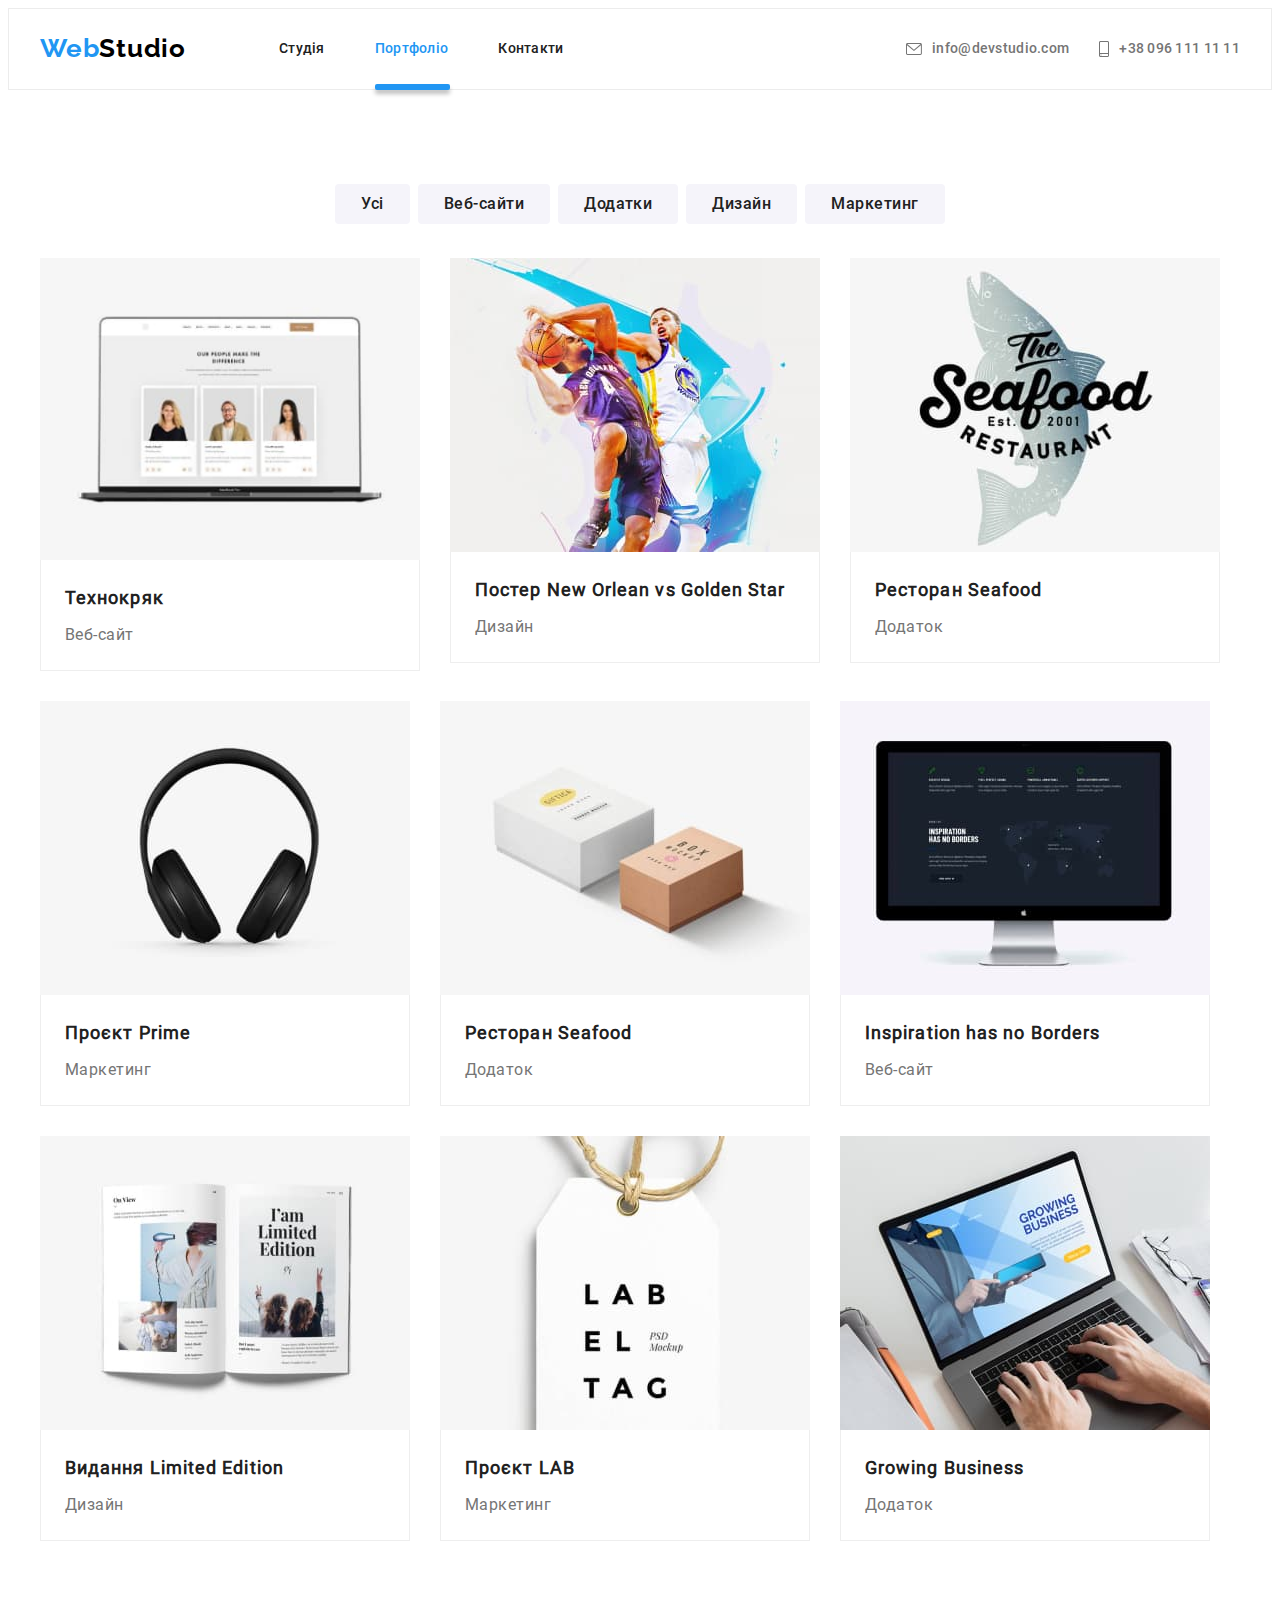
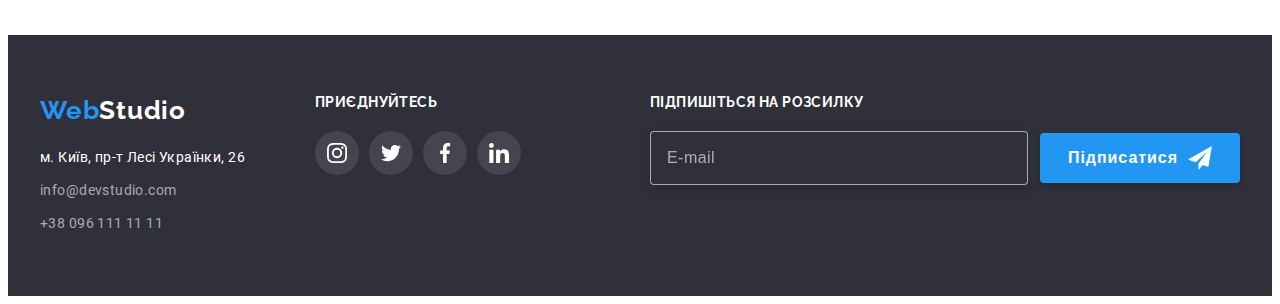
==== portfolio.html @ 54b964d5 "Додає адаптивну верстку секцій головної сторінки" ====
<!DOCTYPE html>
<html lang="uk">
  <head>
    <meta charset="UTF-8" />
    <meta http-equiv="X-UA-Compatible" content="IE=edge" />
    <meta name="viewport" content="width=device-width, initial-scale=1.0" />
    <title>Portfolio</title>
    <!-- <link rel="preconnect" href="https://fonts.googleapis.com" />
    <link rel="preconnect" href="https://fonts.gstatic.com" crossorigin />
    <link
      href="https://fonts.googleapis.com/css2?family=Raleway:wght@700&family=Roboto:wght@400;500;700;900&display=swap"
      rel="stylesheet" -->
    <!-- /> -->
    <link
      rel="stylesheet"
      href="https://cdnjs.cloudflare.com/ajax/libs/modern-normalize/1.1.0/modern-normalize.min.css"
      integrity="sha512-wpPYUAdjBVSE4KJnH1VR1HeZfpl1ub8YT/NKx4PuQ5NmX2tKuGu6U/JRp5y+Y8XG2tV+wKQpNHVUX03MfMFn9Q=="
      crossorigin="anonymous"
      referrerpolicy="no-referrer"
    />
    <!-- <link rel="stylesheet" href="./css/styles.css" /> -->
    <link rel="stylesheet" href="./css/main.min.css">
  </head>
  <body>
    <header class="header">
      <div class="container container-header">
        <a href="./index.html" lang="en" class="logo-colored link logo"
          >Web<span class="logo__dark">Studio</span></a>
        <nav>
          <ul class="list navigation">
            <li class="navigation__item">
              <a href="./index.html" class="navigation__link link">Студія</a>
            </li>
            <li class="navigation__item">
              <a href="" class="navigation__link current link">Портфоліо</a>
            </li>
            <li class="navigation__item"><a href="" class="navigation__link link">Контакти</a></li>
          </ul>
        </nav>
        <ul class="list contact">
          <li>
            <a href="mailto:info@devstudio.com" class="contact__link link">
              <svg class="contact__icon" width="16" height="12">
                <use href="./images/icons.svg#icon-mail"></use></svg>info@devstudio.com</a
            >
          </li>
          <li>
            <a href="tel:+380961111111" class="contact__link link">
              <svg class="contact__icon" width="10" height="16">
                <use href="./images/icons.svg#icon-smartphone"></use></svg>+38 096 111 11 11</a
            >
          </li>
        </ul>
      </div>
    </header>
    <main>
      <section class="section">
        <div class="container">
          <ul class="list menu">
            <li><button type="button" class="menu__btn">Усі</button></li>
            <li><button type="button" class="menu__btn">Веб-сайти</button></li>
            <li><button type="button" class="menu__btn">Додатки</button></li>
            <li><button type="button" class="menu__btn">Дизайн</button></li>
            <li><button type="button" class="menu__btn">Маркетинг</button></li>
          </ul>
          <h1 class="visually-hidden">Наші проекти</h1>
          <ul class="list projects">
            <li class="projects__item">
              <a class="projects__link link" href="">
                <div class="projects__box">
                  <img
                    src="./images/portfolio-projects/project-img1.jpg"
                    alt="Двое усміхнених дівчат та хлопець в окулярах"
                    width="370"
                    height="294"
                  />
                  <p class="projects__text">
                    Ресурс пропонує комплексні пропозиції з різним рівнем функціоналу та сервісів.
                    Все це дозволить відвідувачу отримати вичерпні відомості про компанію чи
                    приватну особу.
                  </p>
                </div>
                <div class="projects__wrap">
                  <h2 class="projects__title">Технокряк</h2>
                  <p class="projects__type">Веб-сайт</p>
                </div>
              </a>
            </li>
            <li>
              <a href="" class="projects__link link">
                <div class="projects__box">
                  <img
                    src="./images/portfolio-projects/project-img2.jpg"
                    alt="Двоє чоловіків грають в баскетбол"
                    width="370"
                    height="294"
                  />
                  <p class="projects__text">
                    Ресурс пропонує комплексні пропозиції з різним рівнем функціоналу та сервісів.
                    Все це дозволить відвідувачу отримати вичерпні відомості про компанію чи
                    приватну особу.
                  </p>
                </div>
                <div class="projects__wrap">
                  <h2 class="projects__title">
                    Постер <span lang="en">New Orlean vs Golden Star</span>
                  </h2>
                  <p class="projects__type">Дизайн</p>
                </div>
              </a>
            </li>
            <li>
              <a href="" class="projects__link link">
                <div class="projects__box">
                  <img
                    src="./images/portfolio-projects/project-img3.jpg"
                    alt="Емблема рибного ресторану"
                    width="370"
                    height="294"
                  />
                  <p class="projects__text">
                    Ресурс пропонує комплексні пропозиції з різним рівнем функціоналу та сервісів.
                    Все це дозволить відвідувачу отримати вичерпні відомості про компанію чи
                    приватну особу.
                  </p>
                </div>

                <div class="projects__wrap">
                  <h2 class="projects__title">Ресторан <span lang="en">Seafood</span></h2>
                  <p class="projects__type">Додаток</p>
                </div>
              </a>
            </li>
            <li>
              <a href="" class="projects__link link">
                <div class="projects__box">
                  <img
                    src="./images/portfolio-projects/project-img4.jpg"
                    alt="Бездротові навушники"
                    width="370"
                    height="294"
                  />
                  <p class="projects__text">
                    Ресурс пропонує комплексні пропозиції з різним рівнем функціоналу та сервісів.
                    Все це дозволить відвідувачу отримати вичерпні відомості про компанію чи
                    приватну особу.
                  </p>
                </div>

                <div class="projects__wrap">
                  <h2 class="projects__title">Проєкт <span lang="en">Prime</span></h2>
                  <p class="projects__type">Маркетинг</p>
                </div>
              </a>
            </li>
            <li>
              <a href="" class="projects__link link">
                <div class="projects__box">
                  <img
                    src="./images/portfolio-projects/project-img5.jpg"
                    alt="Дві коробочки"
                    width="370"
                    height="294"
                  />
                  <p class="projects__text">
                    Ресурс пропонує комплексні пропозиції з різним рівнем функціоналу та сервісів.
                    Все це дозволить відвідувачу отримати вичерпні відомості про компанію чи
                    приватну особу.
                  </p>
                </div>

                <div class="projects__wrap">
                  <h2 class="projects__title">Ресторан <span lang="en">Seafood</span></h2>
                  <p class="projects__type">Додаток</p>
                </div>
              </a>
            </li>
            <li>
              <a href="" class="projects__link link">
                <div class="projects__box">
                  <img
                    src="./images/portfolio-projects/project-img6.jpg"
                    alt="Монітор"
                    width="370"
                    height="294"
                  />
                  <p class="projects__text">
                    Ресурс пропонує комплексні пропозиції з різним рівнем функціоналу та сервісів.
                    Все це дозволить відвідувачу отримати вичерпні відомості про компанію чи
                    приватну особу.
                  </p>
                </div>

                <div class="projects__wrap">
                  <h2 lang="en" class="projects__title">Inspiration has no Borders</h2>
                  <p class="projects__type">Веб-сайт</p>
                </div>
              </a>
            </li>
            <li>
              <a href="" class="projects__link link">
                <div class="projects__box">
                  <img
                    src="./images/portfolio-projects/project-img7.jpg"
                    alt="Розгорнутий глянцевий журнал"
                    width="370"
                    height="294"
                  />
                  <p class="projects__text">
                    Ресурс пропонує комплексні пропозиції з різним рівнем функціоналу та сервісів.
                    Все це дозволить відвідувачу отримати вичерпні відомості про компанію чи
                    приватну особу.
                  </p>
                </div>

                <div class="projects__wrap">
                  <h2 class="projects__title">Видання <span lang="en">Limited Edition</span></h2>
                  <p class="projects__type">Дизайн</p>
                </div>
              </a>
            </li>
            <li>
              <a href="" class="projects__link link">
                <div class="projects__box">
                  <img
                    src="./images/portfolio-projects/project-img8.jpg"
                    alt="Картонна етикетка"
                    width="370"
                    height="294"
                  />
                  <p class="projects__text">
                    Ресурс пропонує комплексні пропозиції з різним рівнем функціоналу та сервісів.
                    Все це дозволить відвідувачу отримати вичерпні відомості про компанію чи
                    приватну особу.
                  </p>
                </div>

                <div class="projects__wrap">
                  <h2 class="projects__title">
                    Проєкт <span lang="en" class="capital-letters">Lab</span>
                  </h2>
                  <p class="projects__type">Маркетинг</p>
                </div>
              </a>
            </li>
            <li>
              <a href="" class="projects__link link">
                <div class="projects__box">
                  <img
                    src="./images/portfolio-projects/project-img9.jpg"
                    alt="Людина працює за комп'ютером"
                    width="370"
                    height="294"
                  />
                  <p class="projects__text">
                    Ресурс пропонує комплексні пропозиції з різним рівнем функціоналу та сервісів.
                    Все це дозволить відвідувачу отримати вичерпні відомості про компанію чи
                    приватну особу.
                  </p>
                </div>

                <div class="projects__wrap">
                  <h2 lang="en" class="projects__title">Growing Business</h2>
                  <p class="projects__type">Додаток</p>
                </div>
              </a>
            </li>
          </ul>
        </div>
      </section>
    </main>
    <footer class="footer">
      <div class="container container-footer">
        <div class="container-addres">
          <a href="./index.html" lang="en" class="logo-colored logo-footer link">Web<span
              class="logo__part-light">Studio</span></a>
          <address class="addres">
            <ul>
              <li class="addres__list">
                <a href="https://goo.gl/maps/gcZeXsUXaWPPvR7o7" target="_blank" rel="noopenet noreferrer nofollow"
                  class="addres__link addres__footer link">м. Київ, пр-т Лесі Українки, 26</a>
              </li>
              <li class="addres__list">
                <a href="mailto:info@devstudio.com" class="addres__contact addres__footer link">info@devstudio.com</a>
              </li>
              <li class="addres__list">
                <a href="tel:+380961111111" class="addres__contact addres__footer link">+38 096 111 11 11</a>
              </li>
            </ul>
          </address>
        </div>
        <div class="soc-join">
          <p class="soc-join__text">Приєднуйтесь</p>
          <ul class="soc-join__list list join">
            <li class="soc-join__item">
              <a class="soc-join__link link" href="">
                <svg class="soc-join__icon" width="20" height="20">
                  <use href="./images/icons.svg#icon-instagram"></use>
                </svg>
              </a>
            </li>
            <li class="soc-join__item">
              <a class="soc-join__link link" href="">
                <svg class="soc-join__icon" width="20" height="20">
                  <use href="./images/icons.svg#icon-twitter"></use>
                </svg>
              </a>
            </li>
            <li class="soc-join__item">
              <a class="soc-join__link link" href="">
                <svg class="soc-join__icon" width="20" height="20">
                  <use href="./images/icons.svg#icon-facebook"></use>
                </svg>
              </a>
            </li>
            <li class="soc-join__item">
              <a class="soc-join__link link" href="">
                <svg class="soc-join__icon" width="20" height="20">
                  <use href="./images/icons.svg#icon-linkedin"></use>
                </svg>
              </a>
            </li>
          </ul>
        </div>
        <div class="subscribe">
          <p class="subscribe__title">Підпишіться на розсилку</p>
          <form>
            <div class="subscribe__container">
              <label for="email-join"></label>
              <input type="email" class="subscribe__input" name="email-join" placeholder="E-mail" id="email-join" />
              <button type="submit" class="subscribe__btn">
                Підписатися<svg class="subscribe__icon-send" width="24" height="24">
                  <use href="./images/icons.svg#icon-send"></use>
                </svg>
              </button>
            </div>
          </form>
        </div>
      </div>
    </footer>
  </body>
</html>
---- css/styles.css ----
/* @font-face {
  font-family: Raleway-700;
  src: url(../fonts/raleway-v28-cyrillic-700.ttf);
}
@font-face {
  font-family: Roboto-regular;
  src: url(../fonts/roboto-v30-cyrillic-regular.ttf);
}

@font-face {
  font-family: Roboto-500;
  src: url(../fonts/roboto-v30-cyrillic-500.ttf);
}

@font-face {
  font-family: Roboto-700;
  src: url(../fonts/raleway-v28-cyrillic-700.ttf);
}

@font-face {
  font-family: Roboto-900;
  src: url(../fonts/roboto-v30-cyrillic-900.ttf);
} */


/* :root {
  --color-bg-header-and-logo-btn-addres: #ffffff;
  --color-logo-and-focus-btn-hero: #2196f3;
  --color-logo-light-bg: #000000;
  --color-nav-and-title-and-btn-project: #212121;
  --color-bg_section-preference-work-projects: #f5f5f5;
  --color-contacts-and-paragraph: #757575;
  --color-bg-our-tim-and-bg-button-our-projects: #f5f4fa;
  --color-bg-hero-and-footer: #2f303a;
  --color-button-hero-focus: #188ce8;
  --color-contact-in-footer: rgba(255, 255, 255, 0.6);
  --color-bg-hero: #c4c4c4;
  --color-soc-icon: #afb1b8;
  --color-modal-input-border: rgba(33, 33, 33, 0.2);
} */

/* p,
h1,
h2,
h3 {
  margin: 0;
}

ul {
  margin: 0;
  padding-left: 0;
}

body {
  font-family: Roboto-regular, sans-serif;
  /* font-family: 'Roboto', sans-serif; */
  /* font-size: 14px;
  color: var(--color-contacts-and-paragraph);
}

.list {
  list-style: none;
}

.link {
  text-decoration: none;
}

.container {
  width: 1200px;
  padding-left: 15px;
  padding-right: 15px;
  margin: 0 auto;
}

.section {
  padding-top: 94px;
  padding-bottom: 94px;
}

.visually-hidden {
  position: absolute;
  white-space: nowrap;
  width: 1px;
  height: 1px;
  overflow: hidden;
  border: 0;
  padding: 0;
  clip: rect(0 0 0 0);
  clip-path: inset(50%);
  margin: -1px;
} */ 

/* -----------HEADER---------------- */
/* .header {
  border: 1px solid #ececec;
}

.container-header {
  display: flex;
}
.navigation {
  display: flex;
  gap: 50px;
}
.contact {
  display: flex;
  gap: 30px;
  margin-left: auto;
  align-items: center;
}

.logo {
  padding-top: 24px;
  padding-bottom: 25px;
  margin-right: 93px;
}
.logo-colored {
  font-family: Raleway-700, sans-serif;
  /* font-family: 'Raleway', sans-serif; */
  /* font-weight: 700;
  font-size: 26px;
  line-height: 1.19;
  letter-spacing: 0.03em;
  color: var(--color-logo-and-focus-btn-hero);
}
.logo__dark {
  color: var(--color-logo-light-bg);
}

.navigation__link {
  padding: 32px 0;
  display: block;
  font-family: Roboto-500, sans-serif;
  font-weight: 500;
  line-height: 1.14;
  letter-spacing: 0.02em;
  color: var(--color-nav-and-title-and-btn-project);
  transition: color 250ms cubic-bezier(0.4, 0, 0.2, 1);
}

.navigation__link:hover,
.navigation__link:focus {
  color: var(--color-logo-and-focus-btn-hero);
}
.current {
  color: var(--color-logo-and-focus-btn-hero);
}

.navigation__item {
  position: relative;
}

.current::after {
  content: '';
  width: 100%;
  height: 4px;
  position: absolute;
  bottom: -1px;
  left: 0;
  background: var(--color-logo-and-focus-btn-hero);
  border: 1px solid transparent;
  box-shadow: 0px 4px 4px rgba(0, 0, 0, 0.25);
  border-radius: 2px;
}

.contact__link {
  padding: 32px 0;
  display: flex;
  align-items: center;
  justify-content: flex-start;
    font-family: Roboto-500, sans-serif;
  font-weight: 500;
  line-height: 1.14;
  letter-spacing: 0.02em;
  color: inherit;
  transition: color 250ms cubic-bezier(0.4, 0, 0.2, 1);
}

.contact__link:hover,
.contact__link:focus {
  color: var(--color-logo-and-focus-btn-hero);
}

.contact__link:hover .contact__icon,
.contact__link:focus .contact__icon {
  fill: var(--color-logo-and-focus-btn-hero);
}

.contact__icon {
  fill: currentColor;
  margin-right: 10px;
  transition: fill 250ms cubic-bezier(0.4, 0, 0.2, 1);
}  */
/* ----------STUDIO------------------ */
/* ---------section---HERO--------------- */
/* .hero {
  height: 600px;
  max-width: 1600px;
  margin-left: auto;
  margin-right: auto;
  padding: 200px 0;
  background: var(--color-bg-hero);
  background-image: linear-gradient(rgba(47, 48, 58, 0.4), rgba(47, 48, 58, 0.4)),
    url(../images/hero-img.jpg);
  background-repeat: no-repeat;
  background-position: center;
  background-size: cover;
}

.hero__container {
  display: flex;
  flex-direction: column;
  align-items: center;
}

.hero__title {
  margin-bottom: 30px;
  max-width: 696px;
  vertical-align: middle;
    font-family: Roboto-900, sans-serif;
  font-weight: 900;
  font-size: 44px;
  line-height: 1.36;
  text-align: center;
  letter-spacing: 0.06em;
  text-transform: uppercase;
  color: var(--color-bg-header-and-logo-btn-addres);
}

.hero__button {
  background: var(--color-logo-and-focus-btn-hero);
  font-family: inherit;
    font-family: Roboto-700, sans-serif;
  font-weight: 700;
  font-size: 16px;
  line-height: 1.88;
  letter-spacing: 0.06em;
  border-radius: 4px;
  cursor: pointer;
  min-width: 216;
  height: 50;
  padding: 10px 32px;
  border: 1px transparent;
  color: var(--color-bg-header-and-logo-btn-addres);
  position: background 250ms cubic-bezier(0.4, 0, 0.2, 1);
}
.hero__button:hover,
.hero__button:focus {
  background: var(--color-button-hero-focus);
} */
/* -----------SECTION------НАШІ-ПЕРЕВАГИ-----------*/
/* .section-pb-null {
  padding-bottom: 0;
}
.preference {
  display: flex;
}

.preference__list {
  flex-basis: calc((100% - 90px) / 4);
}

.preference__list:not(:last-child) {
  margin-right: 30px;
}

.preference__bg {
  display: flex;
  align-items: center;
  justify-content: center;
  background: var(--color-bg-our-tim-and-bg-button-our-projects);
  border-radius: 4px;
  margin-bottom: 30px;
  height: 120px;
}

.preference__item {
  margin-bottom: 10px;
  font-size: inherit;
  line-height: 1.14;
  letter-spacing: 0.03em;
  text-transform: uppercase;
  color: var(--color-nav-and-title-and-btn-project);
}

.preference__text {
  line-height: 1.71;
  letter-spacing: 0.03em;
}
/* -----------SECTION--------ЧИМ_МИ_ЗАЙМАЄМОСЯ--------------- */
/* .our-work {
  display: flex;
  gap: 30px;
}

.our-work__img {
  display: block;
}

.title-section {
  margin-bottom: 50px;
  font-size: 36px;
  line-height: 1.17;
  text-align: center;
  letter-spacing: 0.03em;
  color: var(--color-nav-and-title-and-btn-project);
}

.our-work__label {
  position: relative;
}

.our-work__text {
  position: absolute;
  display: flex;
  align-items: center;
  justify-content: center;
  bottom: 0;
  left: 0;
  min-height: 70px;
  width: 100%;
  background: rgba(47, 48, 58, 0.8);
    font-family: Roboto-700, sans-serif;
  font-weight: 700;
  font-size: 14px;
  line-height: 1.14;
  text-align: center;
  letter-spacing: 0.03em;
  text-transform: uppercase;
  color: var(--color-bg-header-and-logo-btn-addres);
}  */

/* -----------SECTION-----НАША-КОМАНДА------------ */

/* .our-tim {
  display: flex;
  gap: 30px;
}
.our-tim__text {
  padding: 30px 32px;
}

.section-our-tim {
  background: var(--color-bg-our-tim-and-bg-button-our-projects);
}

.our-tim__item {
  border: 1px solid #eeeeee;
  box-shadow: 0px 1px 3px rgba(0, 0, 0, 0.12), 0px 1px 1px rgba(0, 0, 0, 0.14),
    0px 2px 1px rgba(0, 0, 0, 0.2);
  border-radius: 0px 0px 4px 4px;
  background-color: var(--color-bg-header-and-logo-btn-addres);
}
.our-tim__workers {
  margin-bottom: 10px;
    font-family: Roboto-500, sans-serif;
  font-weight: 500;
  font-size: 16px;
  line-height: 1.19;
  text-align: center;
  letter-spacing: 0.03em;
  color: var(--color-nav-and-title-and-btn-project);
}
.our-tim__positions {
  font-size: 16px;
  line-height: 1.19;
  text-align: center;
  letter-spacing: 0.03em;
}

.soc-tim {
  display: flex;
  align-items: center;
  justify-content: center;
  margin-top: 16px;
}
.soc-tim__item:not(:last-child) {
  margin-right: 10px;
}

.soc-tim__item {
  width: 44px;
  height: 44px;
}

.soc-tim__link {
  width: 100%;
  height: 100%;
  border-radius: 50%;
  display: flex;
  align-items: center;
  justify-content: center;
  transition: background-color 250ms cubic-bezier(0.4, 0, 0.2, 1);
}

.soc-tim__icon {
  fill: var(--color-soc-icon);
  transition: fill 250ms cubic-bezier(0.4, 0, 0.2, 1);
}

.soc-tim__link:hover,
.soc-tim__link:focus {
  background-color: var(--color-logo-and-focus-btn-hero);
}
.soc-tim__link:hover .soc-tim__icon,
.soc-tim__link:focus .soc-tim__icon {
  fill: var(--color-bg-header-and-logo-btn-addres);
} */

/* ------------ПОСТІЙНІ--КЛІЄНТИ---------- */

/* .customers {
  display: flex;
  align-items: center;
  justify-content: center;
}

.customers__item {
  width: calc((100%-150) / 6);
  height: 92px;
}

.customers__item:not(:last-child) {
  margin-right: 30px;
}

.customers__link {
  display: flex;
  align-items: center;
  justify-content: center;
  width: 100%;
  height: 100%;
  border: 1px solid var(--color-soc-icon);
  border-radius: 4px;
  transition: border 250ms cubic-bezier(0.4, 0, 0.2, 1);
}

.customers__logo {
  fill: var(--color-soc-icon);
  transition: fill 250ms cubic-bezier(0.4, 0, 0.2, 1);
}
.customers__link:hover,
.customers__link:focus {
  border: 1px solid var(--color-logo-and-focus-btn-hero);
}
.customers__link:hover .customers__logo,
.customers__link:focus .customers__logo {
  fill: var(--color-logo-and-focus-btn-hero);
} */

/* ------------PORTFOLIO----------------- */
/* ------SECTION-------НАШІ-РОБОТИ---*/

/* .menu {
  display: flex;
  justify-content: center;
  gap: 8px;
  margin-bottom: 34px;
}

.menu__btn {
  padding: 6px 22px;
  border-radius: 4px;
  border: 1px solid transparent;
  background: var(--color-bg-our-tim-and-bg-button-our-projects);
  font-family: inherit;
    font-family: Roboto-500, sans-serif;
  font-weight: 500;
  font-size: 16px;
  line-height: 1.63;
  text-align: center;
  letter-spacing: 0.03em;
  cursor: pointer;
  color: var(--color-nav-and-title-and-btn-project);
  transition: color 250ms cubic-bezier(0.4, 0, 0.2, 1),
    background 250ms cubic-bezier(0.4, 0, 0.2, 1), box-shadow 250ms cubic-bezier(0.4, 0, 0.2, 1);
}

.menu__btn:nth-child(1) {
  padding-right: 25px;
  padding-left: 25px;
}

.menu__btn:hover,
.menu__btn:focus {
  background: var(--color-logo-and-focus-btn-hero);
  color: var(--color-bg-header-and-logo-btn-addres);
  box-shadow: 0px 3px 1px rgba(0, 0, 0, 0.1), 0px 1px 2px rgba(0, 0, 0, 0.08),
    0px 2px 2px rgba(0, 0, 0, 0.12);
}
.projects__link {
  color: inherit;
  display: block;
  box-shadow: none;
  transition: box-shadow 250ms cubic-bezier(0.4, 0, 0.2, 1);
}

.projects__link:hover,
.projects__linkt:focus {
  box-shadow: 0px 1px 1px rgba(0, 0, 0, 0.12), 0px 4px 4px rgba(0, 0, 0, 0.06),
    1px 4px 6px rgba(0, 0, 0, 0.16);
}

.projects__link:hover .projects__text {
  transform: translateY(0%);
}

.projects__box {
  position: relative;
  overflow: hidden;
}

.projects__text {
  position: absolute;
  top: 0;
  left: 0;
  background: rgba(33, 150, 243, 0.9);
  padding: 63px 24px;
  height: 100%;
  transform: translateY(100%);
  transition: transform 250ms cubic-bezier(0.4, 0, 0.2, 1);
  overflow: auto;
  font-size: 18px;
  line-height: 1.56;
  letter-spacing: 0.03em;
  color: var(--color-bg-header-and-logo-btn-addres);
}

.projects__title {
  margin-bottom: 4px;
  font-size: 18px;
  line-height: 2;
  letter-spacing: 0.06em;
  color: var(--color-nav-and-title-and-btn-project);
}

.projects {
  display: flex;
  flex-wrap: wrap;
  gap: 30px;
  width: calc((100% - 60) / 3);
}

.projects__type {
  font-size: 16px;
  line-height: 1.88;
  letter-spacing: 0.03em;
}

.projects__wrap {
  padding: 20px 24px;
  /* display: block; */
  /* border: 1px solid #eeeeee;
  border-top: none;
}

.capital-letters {
  text-transform: uppercase;
}  */
/* ----------FOOTER--------------------- */
/* .footer {
  background: var(--color-bg-hero-and-footer);
  padding: 60px 0px;
}

.logo__part-light {
  color: var(--color-bg-header-and-logo-btn-addres);
}

.addres__list:not(:last-child) {
  margin-bottom: 9px;
}
.addres {
  font-style: normal;
  margin-top: 20px;
}

.addres__footer {
  transition: color 250ms cubic-bezier(0.4, 0, 0.2, 1);
}

.addres__footer:hover,
.addres__footer:focus {
  color: var(--color-logo-and-focus-btn-hero);
}

.addres__link {
  line-height: 1.71;
  letter-spacing: 0.03em;
  color: var(--color-bg-header-and-logo-btn-addres);
}
.addres__list {
  list-style: none;
}

.addres__contact {
  font-weight: 400;
  line-height: 1.71;
  letter-spacing: 0.03em;
  color: var(--color-contact-in-footer);
}

.container-footer {
  display: flex;
  flex-direction: row;
}

.container-addres {
  margin-right: 70px;
}



.subscribe {
  margin-left: auto;
}

.soc-join__text {
  font-family: Roboto-700, sans-serif;
  font-weight: 700;
  font-size: 14px;
  line-height: 1.14;
  letter-spacing: 0.03em;
  text-transform: uppercase;
  color: var(--color-bg-header-and-logo-btn-addres);
  margin-bottom: 20px;
}

.join {
  display: flex;
  align-items: center;
  justify-content: center;
}
.soc-join__item:not(:last-child) {
  margin-right: 10px;
}

.soc-join__item {
  width: 44px;
  height: 44px;
}

.soc-join__link {
  width: 100%;
  height: 100%;
  border-radius: 50%;
  background: rgba(255, 255, 255, 0.1);
  display: flex;
  align-items: center;
  justify-content: center;
  transition: background-color 250ms cubic-bezier(0.4, 0, 0.2, 1);
}

.soc-join__icon {
  fill: var(--color-bg-header-and-logo-btn-addres);
}

.soc-join__link:hover,
.soc-join__link:focus {
  background-color: var(--color-logo-and-focus-btn-hero);
}

.subscribe__title {
  margin-bottom: 20px;
    font-family: Roboto-700, sans-serif;
  font-weight: 700;
  font-size: 14px;
  line-height: 1.14;
  letter-spacing: 0.03em;
  text-transform: uppercase;
  color: var(--color-bg-header-and-logo-btn-addres);
}

.subscribe__input {
  margin-right: 12px;
  padding-left: 16px;
  width: 358px;
  height: 50px;
  color: var(--color-bg-header-and-logo-btn-addres);
  font-size: 16px;
  line-height: 1.25;
  border: 1px solid var(--color-contact-in-footer);
  filter: drop-shadow(0px 4px 4px rgba(0, 0, 0, 0.15));
  border-radius: 4px;
  background-color: var(--color-bg-hero-and-footer);
}

.subscribe__input:focus {
  border: 1px solid var(--color-logo-and-focus-btn-hero);
}

.subscribe__input::placeholder {
  font-size: 16px;
  line-height: 1.25;
  display: flex;
  align-items: center;
  letter-spacing: 0.03em;
  color: var(--color-contact-in-footer);
}

.subscribe__container {
  display: flex;
  align-items: center;
}

.subscribe__btn {
  padding: 10px 28px;
  font-weight: 700;
  font-size: 16px;
  line-height: 1.88px;
  display: flex;
  align-items: center;
  text-align: center;
  letter-spacing: 0.06em;
  color: var(--color-bg-header-and-logo-btn-addres);
  min-width: 200px;
  height: 50px;
  background: #2196f3;
  box-shadow: 0px 4px 4px rgba(0, 0, 0, 0.15);
  border-radius: 4px;
  cursor: pointer;
  border: transparent;
}

.subscribe__icon-send {
  margin-left: 10px;
} */

/* -----------MODAL---------------- */
/* .backdrop {
  position: fixed;
  top: 0;
  left: 0;
  width: 100%;
  height: 100%;
  background: rgba(0, 0, 0, 0.2);
  transition: opacity 250ms cubic-bezier(0.4, 0, 0.2, 1),
    visibility 250ms cubic-bezier(0.4, 0, 0.2, 1);
}

.modal {
  padding: 40px;
  width: 528px;
  min-height: 581px;
  position: absolute;
  top: 50%;
  left: 50%;
  transform: translate(-50%, -50%) scale(1);
  transition: transform 250ms linear;
  background: var(--color-bg-header-and-logo-btn-addres);
  box-shadow: 0px 1px 3px rgba(0, 0, 0, 0.12), 0px 1px 1px rgba(0, 0, 0, 0.14),
    0px 2px 1px rgba(0, 0, 0, 0.2);
  border-radius: 4px;
}

.backdrop.is-hidden .modal {
  transform: translate(-50%, -50%) scale(0);
}

.modal__close-btn {
  width: 30px;
  height: 30px;
  position: absolute;
  top: 8px;
  right: 8px;
  display: flex;
  align-items: center;
  justify-items: center;
  background: var(--color-bg-header-and-logo-btn-addres);
  border: 1px solid rgba(0, 0, 0, 0.1);
  border-radius: 50%;
  cursor: pointer;
  transition: fill 250ms cubic-bezier(0.4, 0, 0.2, 1);
}

.modal__close-btn:hover,
.modal__close-btn:focus + svg {
  fill: var(--color-logo-and-focus-btn-hero);
}

.is-hidden {
  opacity: 0;
  visibility: hidden;
  pointer-events: none;
}

.modal__title {
  margin-bottom: 12px;
    font-family: Roboto-700, sans-serif;
  font-weight: 700;
  font-size: 20px;
  line-height: 1.15;
  text-align: center;
  letter-spacing: 0.03em;
  color: var(--color-nav-and-title-and-btn-project);
}

.modal__input {
  width: 100%;
  height: 40px;
  border: 1px solid var(--color-modal-input-border);
  border-radius: 4px;
  padding-left: 42px;
  outline: transparent;
  transition: border 250ms cubic-bezier(0.4, 0, 0.2, 1);
}

.modal__input:focus {
  border: 1px solid var(--color-logo-and-focus-btn-hero);
}

.modal__input:focus + .modal__icon {
  fill: var(--color-logo-and-focus-btn-hero);
}

.modal__wrap {
  position: relative;
}

.modal__icon {
  position: absolute;
  top: 50%;
  transform: translateY(-50%);
  left: 15px;
  transition: fill 250ms cubic-bezier(0.4, 0, 0.2, 1);
}

.modal__submit-btn {
  padding: 10px 52px;
  margin: 0px auto;
  font-family: inherit;
    font-family: Roboto-700, sans-serif;
  font-weight: 700;
  font-size: 16px;
  line-height: 1.88;
  min-width: 200;
  height: 50;
  text-align: center;
  display: block;
  cursor: pointer;
  letter-spacing: 0.06em;
  color: var(--color-bg-header-and-logo-btn-addres);
  background: #2196f3;
  box-shadow: 0px 4px 4px rgba(0, 0, 0, 0.15);
  border-radius: 4px;
  border: 1px transparent;
  transition: background 250ms cubic-bezier(0.4, 0, 0.2, 1);
}

.modal__submit-btn:hover,
.modal__submit-btn:focus {
  background: var(--color-button-hero-focus);
}

.modal__label {
  margin-bottom: 4px;
  font-size: 12px;
  line-height: 1.17;
  letter-spacing: 0.01em;
  color: var(--color-contacts-and-paragraph);
}

.modal__item {
  margin-bottom: 10px;
}

.modal__field {
  display: flex;
  flex-direction: column;
  margin-bottom: 20px;
}

.modal__user-text {
  padding: 12px 16px;
  width: 100%;
  height: 120px;
  border: 1px solid var(--color-modal-input-border);
  border-radius: 4px;
  resize: none;
  outline: transparent;
  transition: border 250ms cubic-bezier(0.4, 0, 0.2, 1);
}
.modal__user-text::placeholder {
  font-size: 12px;
  line-height: 1.17;
  letter-spacing: 0.01em;
  color: rgba(117, 117, 117, 0.5);
}

.modal__user-text:focus {
  border: 1px solid var(--color-logo-and-focus-btn-hero);
}

.check {
  margin-bottom: 30px;
  display: flex;
}

.check__text {
  margin-left: 14px;
  line-height: 1.71;
  letter-spacing: 0.03em;
  color: var(--color-contacts-and-paragraph);
  display: flex;
  align-items: center;
  position: relative;
}

.check__link {
  line-height: 1.71;
  letter-spacing: 0.03em;
  color: var(--color-logo-and-focus-btn-hero);
}

.check__text span {
  width: 16px;
  height: 15px;
  border: 2px solid var(--color-nav-and-title-and-btn-project);
  border-radius: 2px;
  display: flex;
  align-items: center;
  justify-content: center;
  fill: transparent;
  margin-right: 7px;
  transition: border-color 250ms cubic-bezier(0.4, 0, 0.2, 1);
}
.check__input {
  transition: border-color 250ms cubic-bezier(0.4, 0, 0.2, 1);
}

.check__input:checked + .check__text span {
  background-color: var(--color-logo-and-focus-btn-hero);
  border-color: transparent;
  fill: var(--color-bg-header-and-logo-btn-addres);
}

.check__input:focus + .check__text span {
  border-color: var(--color-logo-and-focus-btn-hero);
} */
---- css/main.min.css ----
@font-face{font-family:Raleway-700;src:url(../fonts/raleway-v28-cyrillic-700.ttf)}@font-face{font-family:Roboto-regular;src:url(../fonts/roboto-v30-cyrillic-regular.ttf)}@font-face{font-family:Roboto-500;src:url(../fonts/roboto-v30-cyrillic-500.ttf)}@font-face{font-family:Roboto-700;src:url(../fonts/raleway-v28-cyrillic-700.ttf)}@font-face{font-family:Roboto-900;src:url(../fonts/roboto-v30-cyrillic-900.ttf)}:root{--color-bg-header-and-logo-btn-addres: #ffffff;--color-logo-and-focus-btn-hero: #2196f3;--color-logo-light-bg: #000000;--color-nav-and-title-and-btn-project: #212121;--color-bg_section-preference-work-projects: #f5f5f5;--color-contacts-and-paragraph: #757575;--color-bg-our-tim-and-bg-button-our-projects: #f5f4fa;--color-bg-hero-and-footer: #2f303a;--color-button-hero-focus: #188ce8;--color-contact-in-footer: rgba(255, 255, 255, 0.6);--color-bg-hero: #c4c4c4;--color-soc-icon: #afb1b8;--color-modal-input-border: rgba(33, 33, 33, 0.2)}p,h1,h2,h3{margin:0}ul{margin:0;padding-left:0}.list{list-style:none}.link{text-decoration:none}img{display:block;width:100%;max-width:100%;height:auto}.container{width:100%;padding-left:15px;padding-right:15px;margin:0 auto}@media screen and (min-width: 480px){.container{width:480px}}@media screen and (min-width: 768px){.container{width:768px}}@media screen and (min-width: 1200px){.container{width:1200px}}.section{padding-top:60px;padding-bottom:60px}@media screen and (min-width: 1200px){.section{padding-top:94px;padding-bottom:94px}}body{font-family:Roboto-regular,sans-serif;font-size:14px;color:var(--color-contacts-and-paragraph)}.title-section{margin-bottom:30px;font-size:28px;line-height:1.18;text-align:center;letter-spacing:.03em;color:var(--color-nav-and-title-and-btn-project)}@media screen and (min-width: 1200px){.title-section{font-size:36px;line-height:1.17;margin-bottom:50px}}.visually-hidden{position:absolute;white-space:nowrap;width:1px;height:1px;overflow:hidden;border:0;padding:0;clip:rect(0 0 0 0);-webkit-clip-path:inset(50%);clip-path:inset(50%);margin:-1px}.header{border:1px solid #ececec}.container-header{display:flex}.navigation{display:flex;gap:50px}.contact{display:flex;gap:30px;margin-left:auto;align-items:center}.logo{padding-top:24px;padding-bottom:25px;margin-right:93px}.logo-colored{font-family:Raleway-700,sans-serif;font-weight:700;font-size:26px;line-height:1.19;letter-spacing:.03em;color:var(--color-logo-and-focus-btn-hero)}.logo__dark{color:var(--color-logo-light-bg)}.navigation__link{padding:32px 0;display:block;font-family:Roboto-500,sans-serif;font-weight:500;line-height:1.14;letter-spacing:.02em;color:var(--color-nav-and-title-and-btn-project);transition:color 250ms cubic-bezier(0.4, 0, 0.2, 1)}.navigation__link:hover,.navigation__link:focus{color:var(--color-logo-and-focus-btn-hero)}.current{color:var(--color-logo-and-focus-btn-hero)}.current::after{content:"";width:100%;height:4px;position:absolute;bottom:-1px;left:0;background:var(--color-logo-and-focus-btn-hero);border:1px solid rgba(0,0,0,0);box-shadow:0px 4px 4px rgba(0,0,0,.25);border-radius:2px}.navigation__item{position:relative}.contact__link{padding:32px 0;display:flex;align-items:center;justify-content:flex-start;font-family:Roboto-500,sans-serif;font-weight:500;line-height:1.14;letter-spacing:.02em;color:inherit;transition:color 250ms cubic-bezier(0.4, 0, 0.2, 1)}.contact__link:hover,.contact__link:focus{color:var(--color-logo-and-focus-btn-hero)}.contact__icon{fill:currentColor;margin-right:10px;transition:fill 250ms cubic-bezier(0.4, 0, 0.2, 1)}.contact__link:hover .contact__icon,.contact__link:focus .contact__icon{fill:var(--color-logo-and-focus-btn-hero)}.hero{height:400px;max-width:100%;padding:118px 0;margin-left:auto;margin-right:auto;background:var(--color-bg-hero);background-image:linear-gradient(rgba(47, 48, 58, 0.4), rgba(47, 48, 58, 0.4)),url(../images/hero-img.jpg);background-repeat:no-repeat;background-position:center;background-size:cover}@media screen and (min-width: 1200px){.hero{height:600px;max-width:1600px;padding:200px 0}}.hero__container{display:flex;flex-direction:column;align-items:center}.hero__title{margin-bottom:30px;max-width:360px;vertical-align:middle;font-family:Roboto-900,sans-serif;font-weight:900;font-size:24px;line-height:1.62;text-align:center;letter-spacing:.06em;text-transform:uppercase;color:var(--color-bg-header-and-logo-btn-addres)}@media screen and (min-width: 480px){.hero__title{font-size:26px}}@media screen and (min-width: 1200px){.hero__title{max-width:696px;font-size:44px;line-height:1.36}}.hero__button{min-width:200;background:var(--color-logo-and-focus-btn-hero);font-family:inherit;font-family:Roboto-700,sans-serif;font-weight:700;font-size:16px;line-height:1.88;letter-spacing:.06em;border-radius:4px;cursor:pointer;height:50;padding:10px 32px;border:1px rgba(0,0,0,0);color:var(--color-bg-header-and-logo-btn-addres);position:background 250ms cubic-bezier(0.4, 0, 0.2, 1)}@media screen and (min-width: 1200px){.hero__button{min-width:216}}.hero__button:hover,.hero__button:focus{background:var(--color-button-hero-focus)}.section-pb-null{padding-bottom:0}.preference{width:100%}@media screen and (min-width: 768px){.preference{display:flex;flex-wrap:wrap;gap:30px}}.preference__item{width:100%}@media screen and (min-width: 768px){.preference__item{width:calc((100% - 30px)/2)}}@media screen and (min-width: 1200px){.preference__item{width:calc((100% - 90px)/4)}}.preference__bg{display:flex;align-items:center;justify-content:center;background:var(--color-bg-our-tim-and-bg-button-our-projects);border-radius:4px;margin-bottom:30px;height:120px}.preference__title{margin-bottom:10px;font-size:inherit;line-height:1.14;letter-spacing:.03em;text-transform:uppercase;color:var(--color-nav-and-title-and-btn-project)}.preference__text{line-height:1.71;letter-spacing:.03em}@media screen and (max-width: 1199px){.hidden-mob-tab{position:absolute;white-space:nowrap;width:1px;height:1px;overflow:hidden;border:0;padding:0;clip:rect(0 0 0 0);-webkit-clip-path:inset(50%);clip-path:inset(50%);margin:-1px}}.our-work{display:flex;gap:30px}.our-work__img{display:block}.our-work__label{position:relative}.our-work__text{position:absolute;display:flex;align-items:center;justify-content:center;bottom:0;left:0;min-height:70px;width:100%;background:rgba(47,48,58,.8);font-family:Roboto-700,sans-serif;font-weight:700;font-size:14px;line-height:1.14;text-align:center;letter-spacing:.03em;text-transform:uppercase;color:var(--color-bg-header-and-logo-btn-addres)}.our-tim{width:100%}.our-tim__text{padding:30px 32px}.section-our-tim{background:var(--color-bg-our-tim-and-bg-button-our-projects)}.our-tim__item{width:100%;border:1px solid #eee;box-shadow:0px 1px 3px rgba(0,0,0,.12),0px 1px 1px rgba(0,0,0,.14),0px 2px 1px rgba(0,0,0,.2);border-radius:0px 0px 4px 4px;background-color:var(--color-bg-header-and-logo-btn-addres)}.our-tim__workers{margin-bottom:10px;font-family:Roboto-500,sans-serif;font-weight:500;font-size:16px;line-height:1.19;text-align:center;letter-spacing:.03em;color:var(--color-nav-and-title-and-btn-project)}.our-tim__positions{font-size:16px;line-height:1.19;text-align:center;letter-spacing:.03em}.soc-tim{display:flex;align-items:center;justify-content:center;margin-top:16px}.soc-tim__item{width:44px;height:44px}.soc-tim__item:not(:last-child){margin-right:10px}.soc-tim__link{width:100%;height:100%;border-radius:50%;display:flex;align-items:center;justify-content:center;transition:background-color 250ms cubic-bezier(0.4, 0, 0.2, 1)}.soc-tim__link:hover,.soc-tim__link:focus{background-color:var(--color-logo-and-focus-btn-hero)}.soc-tim__icon{fill:var(--color-soc-icon);transition:fill 250ms cubic-bezier(0.4, 0, 0.2, 1)}.soc-tim__link:hover .soc-tim__icon,.soc-tim__link:focus .soc-tim__icon{fill:var(--color-bg-header-and-logo-btn-addres)}.customers{display:flex;flex-wrap:wrap;align-items:center;justify-content:center;gap:30px}.customers__item{height:92px;width:calc((100% - 30px)/2)}@media screen and (min-width: 768px){.customers__item{width:calc((100% - 60px)/3)}}@media screen and (min-width: 1200px){.customers__item{width:calc((100% - 150px)/6)}}.customers__link{display:flex;align-items:center;justify-content:center;width:100%;height:100%;border:1px solid var(--color-soc-icon);border-radius:4px;transition:border 250ms cubic-bezier(0.4, 0, 0.2, 1)}.customers__link:hover,.customers__link:focus{border:1px solid var(--color-logo-and-focus-btn-hero)}.customers__logo{fill:var(--color-soc-icon);transition:fill 250ms cubic-bezier(0.4, 0, 0.2, 1)}.customers__link:hover .customers__logo,.customers__link:focus .customers__logo{fill:var(--color-logo-and-focus-btn-hero)}.menu{display:flex;justify-content:center;gap:8px;margin-bottom:34px}.menu__btn{padding:6px 22px;border-radius:4px;border:1px solid rgba(0,0,0,0);background:var(--color-bg-our-tim-and-bg-button-our-projects);font-family:inherit;font-family:Roboto-500,sans-serif;font-weight:500;font-size:16px;line-height:1.63;text-align:center;letter-spacing:.03em;cursor:pointer;color:var(--color-nav-and-title-and-btn-project);transition:color 250ms cubic-bezier(0.4, 0, 0.2, 1),background 250ms cubic-bezier(0.4, 0, 0.2, 1),box-shadow 250ms cubic-bezier(0.4, 0, 0.2, 1)}.menu__btn:nth-child(1){padding-right:25px;padding-left:25px}.menu__btn:hover,.menu__btn:focus{background:var(--color-logo-and-focus-btn-hero);color:var(--color-bg-header-and-logo-btn-addres);box-shadow:0px 3px 1px rgba(0,0,0,.1),0px 1px 2px rgba(0,0,0,.08),0px 2px 2px rgba(0,0,0,.12)}.projects__link{color:inherit;display:block;box-shadow:none;transition:box-shadow 250ms cubic-bezier(0.4, 0, 0.2, 1)}.projects__link:hover,.projects__link:focus{box-shadow:0px 1px 1px rgba(0,0,0,.12),0px 4px 4px rgba(0,0,0,.06),1px 4px 6px rgba(0,0,0,.16)}.projects__box{position:relative;overflow:hidden}.projects__text{position:absolute;top:0;left:0;background:rgba(33,150,243,.9);padding:63px 24px;height:100%;transform:translateY(100%);transition:transform 250ms cubic-bezier(0.4, 0, 0.2, 1);overflow:auto;font-size:18px;line-height:1.56;letter-spacing:.03em;color:var(--color-bg-header-and-logo-btn-addres)}.projects__link:hover .projects__text{transform:translateY(0%)}.projects__title{margin-bottom:4px;font-size:18px;line-height:2;letter-spacing:.06em;color:var(--color-nav-and-title-and-btn-project)}.projects{display:flex;flex-wrap:wrap;gap:30px}.projects__item{width:calc((100% - 60px)/3)}.projects__type{font-size:16px;line-height:1.88;letter-spacing:.03em}.projects__wrap{padding:20px 24px;border:1px solid #eee;border-top:none}.capital-letters{text-transform:uppercase}.footer{background:var(--color-bg-hero-and-footer);padding:60px 0px}.logo__part-light{color:var(--color-bg-header-and-logo-btn-addres)}.addres{font-style:normal;margin-top:20px}.addres__footer{transition:color 250ms cubic-bezier(0.4, 0, 0.2, 1)}.addres__footer:hover,.addres__footer:focus{color:var(--color-logo-and-focus-btn-hero)}.addres__link{line-height:1.71;letter-spacing:.03em;color:var(--color-bg-header-and-logo-btn-addres)}.addres__list{list-style:none}.addres__list:not(:last-child){margin-bottom:9px}.addres__contact{font-weight:400;line-height:1.71;letter-spacing:.03em;color:var(--color-contact-in-footer)}.container-footer{display:flex;flex-direction:row}.container-addres{margin-right:70px}.subscribe{margin-left:auto}.soc-join__text{font-family:Roboto-700,sans-serif;font-weight:700;font-size:14px;line-height:1.14;letter-spacing:.03em;text-transform:uppercase;color:var(--color-bg-header-and-logo-btn-addres);margin-bottom:20px}.join{display:flex;align-items:center;justify-content:center}.soc-join__item{width:44px;height:44px}.soc-join__item:not(:last-child){margin-right:10px}.soc-join__link{width:100%;height:100%;border-radius:50%;background:rgba(255,255,255,.1);display:flex;align-items:center;justify-content:center;transition:background-color 250ms cubic-bezier(0.4, 0, 0.2, 1)}.soc-join__link:hover,.soc-join__link:focus{background-color:var(--color-logo-and-focus-btn-hero)}.soc-join__icon{fill:var(--color-bg-header-and-logo-btn-addres)}.subscribe__title{margin-bottom:20px;font-family:Roboto-700,sans-serif;font-weight:700;font-size:14px;line-height:1.14;letter-spacing:.03em;text-transform:uppercase;color:var(--color-bg-header-and-logo-btn-addres)}.subscribe__input{margin-right:12px;padding-left:16px;width:358px;height:50px;color:var(--color-bg-header-and-logo-btn-addres);font-size:16px;line-height:1.25;border:1px solid var(--color-contact-in-footer);filter:drop-shadow(0px 4px 4px rgba(0, 0, 0, 0.15));border-radius:4px;background-color:var(--color-bg-hero-and-footer)}.subscribe__input:focus{border:1px solid var(--color-logo-and-focus-btn-hero)}.subscribe__input::-moz-placeholder{font-size:16px;line-height:1.25;display:flex;align-items:center;letter-spacing:.03em;color:var(--color-contact-in-footer)}.subscribe__input:-ms-input-placeholder{font-size:16px;line-height:1.25;display:flex;align-items:center;letter-spacing:.03em;color:var(--color-contact-in-footer)}.subscribe__input::placeholder{font-size:16px;line-height:1.25;display:flex;align-items:center;letter-spacing:.03em;color:var(--color-contact-in-footer)}.subscribe__container{display:flex;align-items:center}.subscribe__btn{padding:10px 28px;font-weight:700;font-size:16px;line-height:1.88px;display:flex;align-items:center;text-align:center;letter-spacing:.06em;color:var(--color-bg-header-and-logo-btn-addres);min-width:200px;height:50px;background:#2196f3;box-shadow:0px 4px 4px rgba(0,0,0,.15);border-radius:4px;cursor:pointer;border:rgba(0,0,0,0)}.subscribe__icon-send{margin-left:10px}.backdrop{position:fixed;top:0;left:0;width:100%;height:100%;background:rgba(0,0,0,.2);transition:opacity 250ms cubic-bezier(0.4, 0, 0.2, 1),visibility 250ms cubic-bezier(0.4, 0, 0.2, 1)}.modal{padding:40px;width:528px;min-height:581px;position:absolute;top:50%;left:50%;transform:translate(-50%, -50%) scale(1);transition:transform 250ms linear;background:var(--color-bg-header-and-logo-btn-addres);box-shadow:0px 1px 3px rgba(0,0,0,.12),0px 1px 1px rgba(0,0,0,.14),0px 2px 1px rgba(0,0,0,.2);border-radius:4px}.backdrop.is-hidden .modal{transform:translate(-50%, -50%) scale(0)}.modal__close-btn{width:30px;height:30px;position:absolute;top:8px;right:8px;display:flex;align-items:center;justify-items:center;background:var(--color-bg-header-and-logo-btn-addres);border:1px solid rgba(0,0,0,.1);border-radius:50%;cursor:pointer;transition:fill 250ms cubic-bezier(0.4, 0, 0.2, 1)}.modal__close-btn:hover,.modal__close-btn:focus+svg{fill:var(--color-logo-and-focus-btn-hero)}.is-hidden{opacity:0;visibility:hidden;pointer-events:none}.modal__title{margin-bottom:12px;font-family:Roboto-700,sans-serif;font-weight:700;font-size:20px;line-height:1.15;text-align:center;letter-spacing:.03em;color:var(--color-nav-and-title-and-btn-project)}.modal__input{width:100%;height:40px;border:1px solid var(--color-modal-input-border);border-radius:4px;padding-left:42px;outline:rgba(0,0,0,0);transition:border 250ms cubic-bezier(0.4, 0, 0.2, 1)}.modal__input:focus{border:1px solid var(--color-logo-and-focus-btn-hero)}.modal__wrap{position:relative}.modal__icon{position:absolute;top:50%;transform:translateY(-50%);left:15px;transition:fill 250ms cubic-bezier(0.4, 0, 0.2, 1)}.modal__input:focus+.modal__icon{fill:var(--color-logo-and-focus-btn-hero)}.modal__submit-btn{padding:10px 52px;margin:0px auto;font-family:inherit;font-family:Roboto-700,sans-serif;font-weight:700;font-size:16px;line-height:1.88;min-width:200;height:50;text-align:center;display:block;cursor:pointer;letter-spacing:.06em;color:var(--color-bg-header-and-logo-btn-addres);background:#2196f3;box-shadow:0px 4px 4px rgba(0,0,0,.15);border-radius:4px;border:1px rgba(0,0,0,0);transition:background 250ms cubic-bezier(0.4, 0, 0.2, 1)}.modal__submit-btn:hover,.modal__submit-btn:focus{background:var(--color-button-hero-focus)}.modal__label{margin-bottom:4px;font-size:12px;line-height:1.17;letter-spacing:.01em;color:var(--color-contacts-and-paragraph)}.modal__item{margin-bottom:10px}.modal__field{display:flex;flex-direction:column;margin-bottom:20px}.modal__user-text{padding:12px 16px;width:100%;height:120px;border:1px solid var(--color-modal-input-border);border-radius:4px;resize:none;outline:rgba(0,0,0,0);transition:border 250ms cubic-bezier(0.4, 0, 0.2, 1)}.modal__user-text::-moz-placeholder{font-size:12px;line-height:1.17;letter-spacing:.01em;color:rgba(117,117,117,.5)}.modal__user-text:-ms-input-placeholder{font-size:12px;line-height:1.17;letter-spacing:.01em;color:rgba(117,117,117,.5)}.modal__user-text::placeholder{font-size:12px;line-height:1.17;letter-spacing:.01em;color:rgba(117,117,117,.5)}.modal__user-text:focus{border:1px solid var(--color-logo-and-focus-btn-hero)}.check{margin-bottom:30px;display:flex}.check__text{margin-left:14px;line-height:1.71;letter-spacing:.03em;color:var(--color-contacts-and-paragraph);display:flex;align-items:center;position:relative}.check__text span{width:16px;height:15px;border:2px solid var(--color-nav-and-title-and-btn-project);border-radius:2px;display:flex;align-items:center;justify-content:center;fill:rgba(0,0,0,0);margin-right:7px;transition:border-color 250ms cubic-bezier(0.4, 0, 0.2, 1)}.check__input:checked+.check__text span{background-color:var(--color-logo-and-focus-btn-hero);border-color:rgba(0,0,0,0);fill:var(--color-bg-header-and-logo-btn-addres)}.check__input:focus+.check__text span{border-color:var(--color-logo-and-focus-btn-hero)}.check__link{line-height:1.71;letter-spacing:.03em;color:var(--color-logo-and-focus-btn-hero)}.check__input{transition:border-color 250ms cubic-bezier(0.4, 0, 0.2, 1)}/*# sourceMappingURL=main.min.css.map */
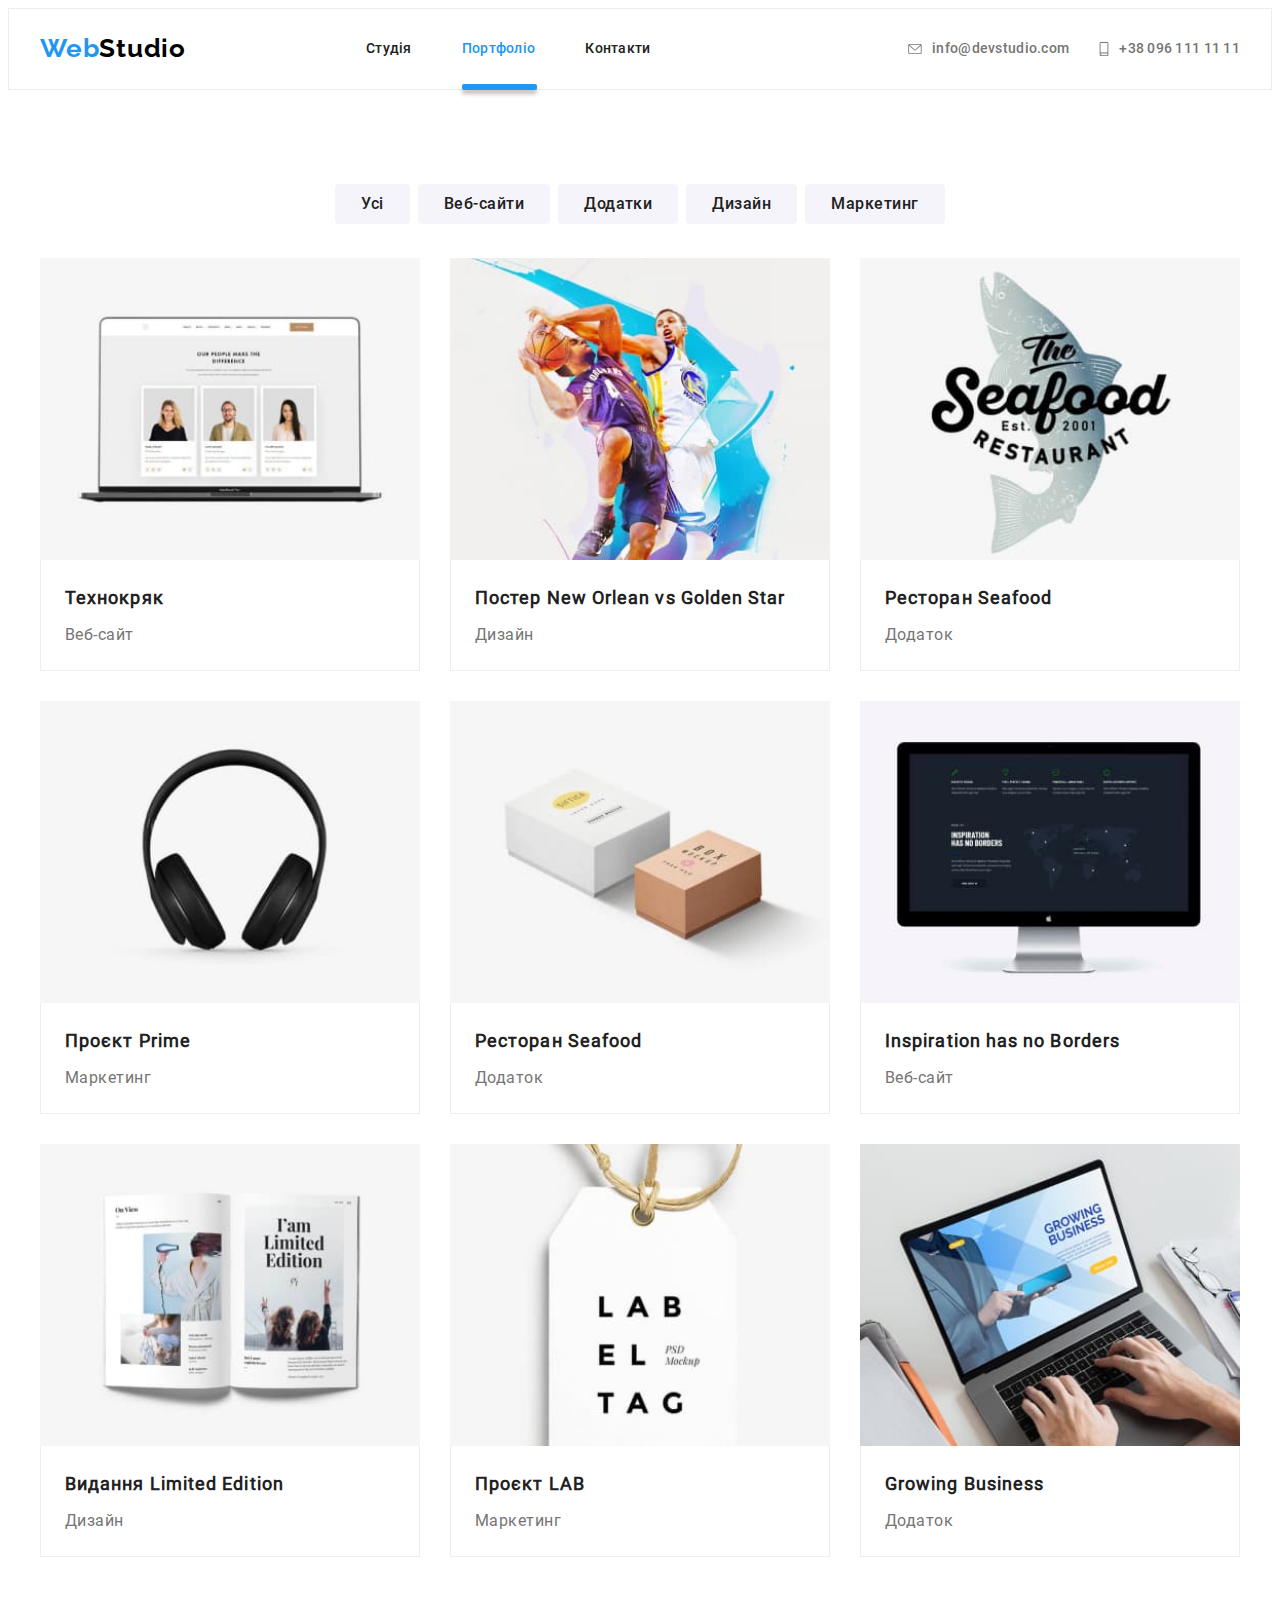
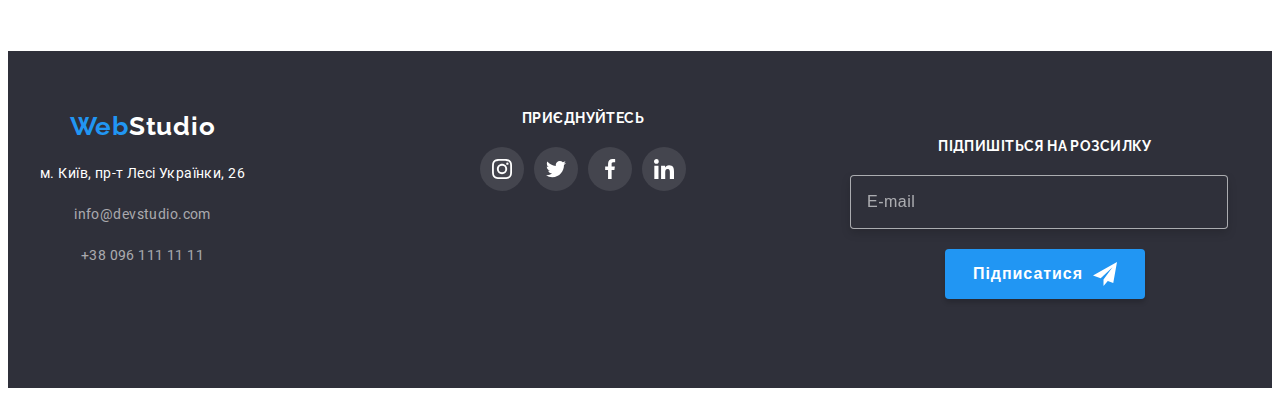
==== commit a32ec257: "Додає адаптивну верстку головної сторінки і портфоліо" ====
--- a/portfolio.html
+++ b/portfolio.html
@@ -24,33 +24,92 @@
   <body>
     <header class="header">
       <div class="container container-header">
-        <a href="./index.html" lang="en" class="logo-colored link logo"
-          >Web<span class="logo__dark">Studio</span></a>
+        <div class="mobile-header">
+          <a href="./index.html" lang="en" class="logo-colored link logo">Web<span class="logo__dark">Studio</span></a>
+          <button type="button" class="menu-open-btn" data-menu-open>
+            <svg class="menu-open-btn__icon" width="40" height="40">
+              <use href="./images/icons.svg#icon-menu-open"></use>
+            </svg>
+          </button>
+        </div>
         <nav>
           <ul class="list navigation">
             <li class="navigation__item">
               <a href="./index.html" class="navigation__link link">Студія</a>
             </li>
             <li class="navigation__item">
-              <a href="" class="navigation__link current link">Портфоліо</a>
+              <a href="./portfolio.html" class="navigation__link current link">Портфоліо</a>
             </li>
             <li class="navigation__item"><a href="" class="navigation__link link">Контакти</a></li>
           </ul>
         </nav>
         <ul class="list contact">
-          <li>
-            <a href="mailto:info@devstudio.com" class="contact__link link">
-              <svg class="contact__icon" width="16" height="12">
-                <use href="./images/icons.svg#icon-mail"></use></svg>info@devstudio.com</a
-            >
+          <li class="contact__item">
+            <a href="mailto:info@devstudio.com" class="contact__link contact__mail link">
+              <svg class="contact__icon mail-icon" width="16" height="12">
+                <use href="./images/icons.svg#icon-mail"></use>
+              </svg>info@devstudio.com</a>
           </li>
-          <li>
-            <a href="tel:+380961111111" class="contact__link link">
-              <svg class="contact__icon" width="10" height="16">
-                <use href="./images/icons.svg#icon-smartphone"></use></svg>+38 096 111 11 11</a
-            >
+          <li class="contact__item">
+            <a href="tel:+380961111111" class="contact__link contact__tel link">
+              <svg class="contact__icon tel-icon" width="10" height="16">
+                <use href="./images/icons.svg#icon-smartphone"></use>
+              </svg>+38 096 111 11 11</a>
           </li>
         </ul>
+      </div>
+    
+      <div class="mob-menu is-hidden" data-menu>
+        <div class="mob-container">
+          <div class="mob-container__menu">
+            <button type="button" class="menu-close-btn" data-menu-close>
+              <svg class="menu-close-btn__icon" width="40" height="40">
+                <use href="./images/icons.svg#icon-close-mob-menu"></use>
+              </svg>
+            </button>
+            <ul class="list menu-mob-list">
+              <li class="menu-mob-list__item">
+                <a href="" class="menu-mob-list__link current link">Студія</a>
+              </li>
+              <li class="menu-mob-list__item">
+                <a href="./portfolio.html" class="menu-mob-list__link link">Портфоліо</a>
+              </li>
+              <li class="menu-mob-list__item">
+                <a href="" class="menu-mob-list__link link">Контакти</a>
+              </li>
+            </ul>
+          </div>
+          <div class="mob-container__contakt">
+            <ul class="list menu-contact">
+              <li>
+                <a href="tel:+380961111111" class="menu-contact__link-tel link">+38 096 111 11 11</a>
+              </li>
+    
+              <li>
+                <a href="mailto:info@devstudio.com" class="menu-contact__link-mail link">info@devstudio.com</a>
+              </li>
+            </ul>
+            <ul class="menu-soc list">
+              <li class="menu-soc__item">
+                <a class="menu-soc__link link" lang="en" href="" target="_blank"
+                  rel="noopener noreferrer nofollow">Instagram
+                </a>
+              </li>
+              <li class="menu-soc__item">
+                <a class="menu-soc__link link" lang="en" href="" target="_blank" rel="noopener noreferrer nofollow">Twitter
+                </a>
+              </li>
+              <li class="menu-soc__item">
+                <a class="menu-soc__link link" lang="en" href="" target="_blank" rel="noopener noreferrer nofollow">Facebook
+                </a>
+              </li>
+              <li class="menu-soc__item">
+                <a class="menu-soc__link link" lang="en" href="" target="_blank" rel="noopener noreferrer nofollow">LinkedIn
+                </a>
+              </li>
+            </ul>
+          </div>
+        </div>
       </div>
     </header>
     <main>
@@ -68,12 +127,32 @@
             <li class="projects__item">
               <a class="projects__link link" href="">
                 <div class="projects__box">
-                  <img
-                    src="./images/portfolio-projects/project-img1.jpg"
-                    alt="Двое усміхнених дівчат та хлопець в окулярах"
-                    width="370"
-                    height="294"
-                  />
+                  <picture>
+                    <source srcset="
+                    ./images/portfolio-projects/project-img1.jpg 1x,
+                    ./images/portfolio-projects/project-img1-2x.jpg 2x
+                    "
+                    media="(min-width: 1200px)"
+                    />
+                    <source srcset="
+                    ./images/portfolio-projects/project-img1-tab-1x.jpg 1x,
+                    ./images/portfolio-projects/project-img1-tab-2x.jpg 2x
+                    "
+                    media="(min-width: 768px)"
+                    />
+                    <source srcset="
+
+                    ./images/portfolio-projects/project-img1-mob-1x.jpg 1x,
+                    ./images/portfolio-projects/project-img1-mob-2x.jpg 2x
+                    "
+                    media="(max-width: 767px)"
+                    />
+                  <img 
+                    src="./images/portfolio-projects/project-img1.jpg" 
+                    alt="Двое усміхнених дівчат та хлопець в окулярах" 
+                    width="450"
+                  />
+                  </picture>
                   <p class="projects__text">
                     Ресурс пропонує комплексні пропозиції з різним рівнем функціоналу та сервісів.
                     Все це дозволить відвідувачу отримати вичерпні відомості про компанію чи
@@ -86,15 +165,34 @@
                 </div>
               </a>
             </li>
-            <li>
-              <a href="" class="projects__link link">
-                <div class="projects__box">
-                  <img
+            <li class="projects__item">
+              <a href="" class="projects__link link">
+                <div class="projects__box">
+                  <picture>
+                    <source srcset="
+                    ./images/portfolio-projects/project-img2.jpg 1x,
+                    ./images/portfolio-projects/project-img2-2x.jpg 2x
+                    "
+                    media="(min-width: 1200px)"
+                    />
+                    <source srcset="
+                    ./images/portfolio-projects/project-img2-tab-1x.jpg 1x,
+                    ./images/portfolio-projects/project-img2-tab-2x.jpg 2x
+                    "
+                    media="(min-width: 768px)"
+                    />
+                    <source srcset="
+                    ./images/portfolio-projects/project-img2-mob-1x.jpg 1x,
+                    ./images/portfolio-projects/project-img2-mob-2x.jpg 2x
+                    "
+                    media="(max-width: 767px)"
+                    />
+                    <img
                     src="./images/portfolio-projects/project-img2.jpg"
                     alt="Двоє чоловіків грають в баскетбол"
-                    width="370"
-                    height="294"
-                  />
+                    width="450"
+                  />
+                  </picture>
                   <p class="projects__text">
                     Ресурс пропонує комплексні пропозиції з різним рівнем функціоналу та сервісів.
                     Все це дозволить відвідувачу отримати вичерпні відомості про компанію чи
@@ -109,15 +207,31 @@
                 </div>
               </a>
             </li>
-            <li>
-              <a href="" class="projects__link link">
-                <div class="projects__box">
+            <li class="projects__item">
+              <a href="" class="projects__link link">
+                <div class="projects__box">
+                    <picture>
+                    <source srcset="
+                    ./images/portfolio-projects/project-img3.jpg 1x,
+                    ./images/portfolio-projects/project-img3-2x.jpg 2x
+                    "
+                    media="(min-width: 1200px)"/>
+                    <source srcset="
+                    ./images/portfolio-projects/project-img3-tab-1x.jpg 1x,
+                    ./images/portfolio-projects/project-img3-tab-2x.jpg 2x
+                    "
+                    media="(min-width: 768px)"/>
+                    <source srcset="
+                    ./images/portfolio-projects/project-img3-mob-1x.jpg 1x,
+                    ./images/portfolio-projects/project-img3-mob-2x.jpg 2x
+                    "
+                    media="(max-width: 767px)"/>
                   <img
                     src="./images/portfolio-projects/project-img3.jpg"
                     alt="Емблема рибного ресторану"
-                    width="370"
-                    height="294"
-                  />
+                    width="450"
+                  />
+                  </picture>
                   <p class="projects__text">
                     Ресурс пропонує комплексні пропозиції з різним рівнем функціоналу та сервісів.
                     Все це дозволить відвідувачу отримати вичерпні відомості про компанію чи
@@ -131,15 +245,34 @@
                 </div>
               </a>
             </li>
-            <li>
-              <a href="" class="projects__link link">
-                <div class="projects__box">
+            <li class="projects__item">
+              <a href="" class="projects__link link">
+                <div class="projects__box">
+                  <picture>
+                    <source srcset="
+                    ./images/portfolio-projects/project-img4.jpg 1x,
+                    ./images/portfolio-projects/project-img4-2x.jpg 2x
+                    "
+                    media="(min-width: 1200px)"
+                    />
+                    <source srcset="
+                    ./images/portfolio-projects/project-img4-tab-1x.jpg 1x,
+                    ./images/portfolio-projects/project-img4-tab-2x.jpg 2x
+                    "
+                    media="(min-width: 768px)"
+                    />
+                    <source srcset="
+                    ./images/portfolio-projects/project-img4-mob-1x.jpg 1x,
+                    ./images/portfolio-projects/project-img4-mob-2x.jpg 2x
+                    "
+                    media="(max-width: 767px)"
+                    />
                   <img
                     src="./images/portfolio-projects/project-img4.jpg"
                     alt="Бездротові навушники"
-                    width="370"
-                    height="294"
-                  />
+                    width="450"
+                  />
+                  </picture>
                   <p class="projects__text">
                     Ресурс пропонує комплексні пропозиції з різним рівнем функціоналу та сервісів.
                     Все це дозволить відвідувачу отримати вичерпні відомості про компанію чи
@@ -153,15 +286,34 @@
                 </div>
               </a>
             </li>
-            <li>
-              <a href="" class="projects__link link">
-                <div class="projects__box">
-                  <img
+            <li class="projects__item">
+              <a href="" class="projects__link link">
+                <div class="projects__box">
+                 <picture>
+                    <source srcset="
+                    ./images/portfolio-projects/project-img5.jpg 1x,
+                    ./images/portfolio-projects/project-img5-2x.jpg 2x
+                    "
+                    media="(min-width: 1200px)"
+                    />
+                    <source srcset="
+                    ./images/portfolio-projects/project-img5-tab-1x.jpg 1x,
+                    ./images/portfolio-projects/project-img5-tab-2x.jpg 2x
+                    "
+                    media="(min-width: 768px)"
+                    />
+                    <source srcset="
+                    ./images/portfolio-projects/project-img5-mob-1x.jpg 1x,
+                    ./images/portfolio-projects/project-img5-mob-2x.jpg 2x
+                    "
+                    media="(max-width: 767px)"
+                    />
+                    <img
                     src="./images/portfolio-projects/project-img5.jpg"
                     alt="Дві коробочки"
-                    width="370"
-                    height="294"
-                  />
+                    width="450"
+                    />
+                  </picture>
                   <p class="projects__text">
                     Ресурс пропонує комплексні пропозиції з різним рівнем функціоналу та сервісів.
                     Все це дозволить відвідувачу отримати вичерпні відомості про компанію чи
@@ -175,15 +327,34 @@
                 </div>
               </a>
             </li>
-            <li>
-              <a href="" class="projects__link link">
-                <div class="projects__box">
+            <li class="projects__item">
+              <a href="" class="projects__link link">
+                <div class="projects__box">
+                  <picture>
+                    <source srcset="
+                    ./images/portfolio-projects/project-img6.jpg 1x,
+                    ./images/portfolio-projects/project-img6-2x.jpg 2x
+                    "
+                    media="(min-width: 1200px)"
+                    />
+                    <source srcset="
+                    ./images/portfolio-projects/project-img6-tab-1x.jpg 1x,
+                    ./images/portfolio-projects/project-img6-tab-2x.jpg 2x
+                    "
+                    media="(min-width: 768px)"
+                    />
+                    <source srcset="
+                    ./images/portfolio-projects/project-img6-mob-1x.jpg 1x,
+                    ./images/portfolio-projects/project-img6-mob-2x.jpg 2x
+                    "
+                    media="(max-width: 767px)"
+                    />
                   <img
                     src="./images/portfolio-projects/project-img6.jpg"
                     alt="Монітор"
-                    width="370"
-                    height="294"
-                  />
+                    width="450"
+                  />
+                  </picture>
                   <p class="projects__text">
                     Ресурс пропонує комплексні пропозиції з різним рівнем функціоналу та сервісів.
                     Все це дозволить відвідувачу отримати вичерпні відомості про компанію чи
@@ -197,15 +368,31 @@
                 </div>
               </a>
             </li>
-            <li>
-              <a href="" class="projects__link link">
-                <div class="projects__box">
+            <li class="projects__item">
+              <a href="" class="projects__link link">
+                <div class="projects__box">
+                  <picture>
+                    <source srcset="
+                    ./images/portfolio-projects/project-img7.jpg 1x,
+                    ./images/portfolio-projects/project-img7-2x.jpg 2x
+                    "
+                    media="(min-width: 1200px)"/>
+                    <source srcset="
+                    ./images/portfolio-projects/project-img7-tab-1x.jpg 1x,
+                    ./images/portfolio-projects/project-img7-tab-2x.jpg 2x
+                    "
+                    media="(min-width: 768px)"/>
+                    <source srcset="
+                    ./images/portfolio-projects/project-img7-mob-1x.jpg 1x,
+                    ./images/portfolio-projects/project-img7-mob-2x.jpg 2x
+                    "
+                    media="(max-width: 767px)"/>
                   <img
                     src="./images/portfolio-projects/project-img7.jpg"
                     alt="Розгорнутий глянцевий журнал"
-                    width="370"
-                    height="294"
-                  />
+                    width="450"
+                  />
+                  </picture>
                   <p class="projects__text">
                     Ресурс пропонує комплексні пропозиції з різним рівнем функціоналу та сервісів.
                     Все це дозволить відвідувачу отримати вичерпні відомості про компанію чи
@@ -219,15 +406,31 @@
                 </div>
               </a>
             </li>
-            <li>
-              <a href="" class="projects__link link">
-                <div class="projects__box">
+            <li class="projects__item">
+              <a href="" class="projects__link link">
+                <div class="projects__box">
+                  <picture>
+                    <source srcset="
+                    ./images/portfolio-projects/project-img8.jpg 1x,
+                    ./images/portfolio-projects/project-img8-2x.jpg 2x
+                    "
+                    media="(min-width: 1200px)"/>
+                    <source srcset="
+                    ./images/portfolio-projects/project-img8-tab-1x.jpg 1x,
+                    ./images/portfolio-projects/project-img8-tab-2x.jpg 2x
+                    "
+                    media="(min-width: 768px)"/>
+                    <source srcset="
+                    ./images/portfolio-projects/project-img8-mob-1x.jpg 1x,
+                    ./images/portfolio-projects/project-img8-mob-2x.jpg 2x
+                    "
+                    media="(max-width: 767px)"/>
                   <img
                     src="./images/portfolio-projects/project-img8.jpg"
                     alt="Картонна етикетка"
-                    width="370"
-                    height="294"
-                  />
+                    width="450"
+                  />
+                  </picture>
                   <p class="projects__text">
                     Ресурс пропонує комплексні пропозиції з різним рівнем функціоналу та сервісів.
                     Все це дозволить відвідувачу отримати вичерпні відомості про компанію чи
@@ -243,15 +446,34 @@
                 </div>
               </a>
             </li>
-            <li>
-              <a href="" class="projects__link link">
-                <div class="projects__box">
+            <li class="projects__item">
+              <a href="" class="projects__link link">
+                <div class="projects__box">
+                  <picture>
+                    <source srcset="
+                    ./images/portfolio-projects/project-img9.jpg 1x,
+                    ./images/portfolio-projects/project-img9-2x.jpg 2x
+                    "
+                    media="(min-width: 1200px)"
+                    />
+                    <source srcset="
+                    ./images/portfolio-projects/project-img9-tab-1x.jpg 1x,
+                    ./images/portfolio-projects/project-img9-tab-2x.jpg 2x
+                    "
+                    media="(min-width: 768px)"
+                    />
+                    <source srcset="
+                    ./images/portfolio-projects/project-img9-mob-1x.jpg 1x,
+                    ./images/portfolio-projects/project-img9-mob-2x.jpg 2x
+                    "
+                    media="(max-width: 767px)"
+                    />
                   <img
                     src="./images/portfolio-projects/project-img9.jpg"
                     alt="Людина працює за комп'ютером"
-                    width="370"
-                    height="294"
-                  />
+                    width="450"
+                  />
+                  </picture>
                   <p class="projects__text">
                     Ресурс пропонує комплексні пропозиції з різним рівнем функціоналу та сервісів.
                     Все це дозволить відвідувачу отримати вичерпні відомості про компанію чи
@@ -271,56 +493,58 @@
     </main>
     <footer class="footer">
       <div class="container container-footer">
-        <div class="container-addres">
-          <a href="./index.html" lang="en" class="logo-colored logo-footer link">Web<span
-              class="logo__part-light">Studio</span></a>
-          <address class="addres">
-            <ul>
-              <li class="addres__list">
-                <a href="https://goo.gl/maps/gcZeXsUXaWPPvR7o7" target="_blank" rel="noopenet noreferrer nofollow"
-                  class="addres__link addres__footer link">м. Київ, пр-т Лесі Українки, 26</a>
-              </li>
-              <li class="addres__list">
-                <a href="mailto:info@devstudio.com" class="addres__contact addres__footer link">info@devstudio.com</a>
-              </li>
-              <li class="addres__list">
-                <a href="tel:+380961111111" class="addres__contact addres__footer link">+38 096 111 11 11</a>
+        <div class="container__addres-soc">
+          <div class="container-addres">
+            <a href="./index.html" lang="en" class="logo-colored logo-footer link">Web<span
+                class="logo__part-light">Studio</span></a>
+            <address>
+              <ul class="addres">
+                <li class="addres__item">
+                  <a href="https://goo.gl/maps/gcZeXsUXaWPPvR7o7" target="_blank" rel="noopenet noreferrer nofollow"
+                    class="addres__link addres__footer link">м. Київ, пр-т Лесі Українки, 26</a>
+                </li>
+                <li class="addres__item">
+                  <a href="mailto:info@devstudio.com" class="addres__contact addres__footer link">info@devstudio.com</a>
+                </li>
+                <li class="addres__item">
+                  <a href="tel:+380961111111" class="addres__contact addres__footer link">+38 096 111 11 11</a>
+                </li>
+              </ul>
+            </address>
+          </div>
+          <div class="soc-join">
+            <p class="soc-join__text">Приєднуйтесь</p>
+            <ul class="soc-join__list list join">
+              <li class="soc-join__item">
+                <a class="soc-join__link link" href="">
+                  <svg class="soc-join__icon" width="20" height="20">
+                    <use href="./images/icons.svg#icon-instagram"></use>
+                  </svg>
+                </a>
+              </li>
+              <li class="soc-join__item">
+                <a class="soc-join__link link" href="">
+                  <svg class="soc-join__icon" width="20" height="20">
+                    <use href="./images/icons.svg#icon-twitter"></use>
+                  </svg>
+                </a>
+              </li>
+              <li class="soc-join__item">
+                <a class="soc-join__link link" href="">
+                  <svg class="soc-join__icon" width="20" height="20">
+                    <use href="./images/icons.svg#icon-facebook"></use>
+                  </svg>
+                </a>
+              </li>
+              <li class="soc-join__item">
+                <a class="soc-join__link link" href="">
+                  <svg class="soc-join__icon" width="20" height="20">
+                    <use href="./images/icons.svg#icon-linkedin"></use>
+                  </svg>
+                </a>
               </li>
             </ul>
-          </address>
-        </div>
-        <div class="soc-join">
-          <p class="soc-join__text">Приєднуйтесь</p>
-          <ul class="soc-join__list list join">
-            <li class="soc-join__item">
-              <a class="soc-join__link link" href="">
-                <svg class="soc-join__icon" width="20" height="20">
-                  <use href="./images/icons.svg#icon-instagram"></use>
-                </svg>
-              </a>
-            </li>
-            <li class="soc-join__item">
-              <a class="soc-join__link link" href="">
-                <svg class="soc-join__icon" width="20" height="20">
-                  <use href="./images/icons.svg#icon-twitter"></use>
-                </svg>
-              </a>
-            </li>
-            <li class="soc-join__item">
-              <a class="soc-join__link link" href="">
-                <svg class="soc-join__icon" width="20" height="20">
-                  <use href="./images/icons.svg#icon-facebook"></use>
-                </svg>
-              </a>
-            </li>
-            <li class="soc-join__item">
-              <a class="soc-join__link link" href="">
-                <svg class="soc-join__icon" width="20" height="20">
-                  <use href="./images/icons.svg#icon-linkedin"></use>
-                </svg>
-              </a>
-            </li>
-          </ul>
+          </div>
         </div>
         <div class="subscribe">
           <p class="subscribe__title">Підпишіться на розсилку</p>
@@ -338,5 +562,7 @@
         </div>
       </div>
     </footer>
+        <script src="./js/menu.js"></script>
+
   </body>
 </html>
--- a/css/main.min.css
+++ b/css/main.min.css
@@ -1 +1 @@
-@font-face{font-family:Raleway-700;src:url(../fonts/raleway-v28-cyrillic-700.ttf)}@font-face{font-family:Roboto-regular;src:url(../fonts/roboto-v30-cyrillic-regular.ttf)}@font-face{font-family:Roboto-500;src:url(../fonts/roboto-v30-cyrillic-500.ttf)}@font-face{font-family:Roboto-700;src:url(../fonts/raleway-v28-cyrillic-700.ttf)}@font-face{font-family:Roboto-900;src:url(../fonts/roboto-v30-cyrillic-900.ttf)}:root{--color-bg-header-and-logo-btn-addres: #ffffff;--color-logo-and-focus-btn-hero: #2196f3;--color-logo-light-bg: #000000;--color-nav-and-title-and-btn-project: #212121;--color-bg_section-preference-work-projects: #f5f5f5;--color-contacts-and-paragraph: #757575;--color-bg-our-tim-and-bg-button-our-projects: #f5f4fa;--color-bg-hero-and-footer: #2f303a;--color-button-hero-focus: #188ce8;--color-contact-in-footer: rgba(255, 255, 255, 0.6);--color-bg-hero: #c4c4c4;--color-soc-icon: #afb1b8;--color-modal-input-border: rgba(33, 33, 33, 0.2)}p,h1,h2,h3{margin:0}ul{margin:0;padding-left:0}.list{list-style:none}.link{text-decoration:none}img{display:block;width:100%;max-width:100%;height:auto}.container{width:100%;padding-left:15px;padding-right:15px;margin:0 auto}@media screen and (min-width: 480px){.container{width:480px}}@media screen and (min-width: 768px){.container{width:768px}}@media screen and (min-width: 1200px){.container{width:1200px}}.section{padding-top:60px;padding-bottom:60px}@media screen and (min-width: 1200px){.section{padding-top:94px;padding-bottom:94px}}body{font-family:Roboto-regular,sans-serif;font-size:14px;color:var(--color-contacts-and-paragraph)}.title-section{margin-bottom:30px;font-size:28px;line-height:1.18;text-align:center;letter-spacing:.03em;color:var(--color-nav-and-title-and-btn-project)}@media screen and (min-width: 1200px){.title-section{font-size:36px;line-height:1.17;margin-bottom:50px}}.visually-hidden{position:absolute;white-space:nowrap;width:1px;height:1px;overflow:hidden;border:0;padding:0;clip:rect(0 0 0 0);-webkit-clip-path:inset(50%);clip-path:inset(50%);margin:-1px}.header{border:1px solid #ececec}.container-header{display:flex}.navigation{display:flex;gap:50px}.contact{display:flex;gap:30px;margin-left:auto;align-items:center}.logo{padding-top:24px;padding-bottom:25px;margin-right:93px}.logo-colored{font-family:Raleway-700,sans-serif;font-weight:700;font-size:26px;line-height:1.19;letter-spacing:.03em;color:var(--color-logo-and-focus-btn-hero)}.logo__dark{color:var(--color-logo-light-bg)}.navigation__link{padding:32px 0;display:block;font-family:Roboto-500,sans-serif;font-weight:500;line-height:1.14;letter-spacing:.02em;color:var(--color-nav-and-title-and-btn-project);transition:color 250ms cubic-bezier(0.4, 0, 0.2, 1)}.navigation__link:hover,.navigation__link:focus{color:var(--color-logo-and-focus-btn-hero)}.current{color:var(--color-logo-and-focus-btn-hero)}.current::after{content:"";width:100%;height:4px;position:absolute;bottom:-1px;left:0;background:var(--color-logo-and-focus-btn-hero);border:1px solid rgba(0,0,0,0);box-shadow:0px 4px 4px rgba(0,0,0,.25);border-radius:2px}.navigation__item{position:relative}.contact__link{padding:32px 0;display:flex;align-items:center;justify-content:flex-start;font-family:Roboto-500,sans-serif;font-weight:500;line-height:1.14;letter-spacing:.02em;color:inherit;transition:color 250ms cubic-bezier(0.4, 0, 0.2, 1)}.contact__link:hover,.contact__link:focus{color:var(--color-logo-and-focus-btn-hero)}.contact__icon{fill:currentColor;margin-right:10px;transition:fill 250ms cubic-bezier(0.4, 0, 0.2, 1)}.contact__link:hover .contact__icon,.contact__link:focus .contact__icon{fill:var(--color-logo-and-focus-btn-hero)}.hero{height:400px;max-width:100%;padding:118px 0;margin-left:auto;margin-right:auto;background:var(--color-bg-hero);background-image:linear-gradient(rgba(47, 48, 58, 0.4), rgba(47, 48, 58, 0.4)),url(../images/hero-img.jpg);background-repeat:no-repeat;background-position:center;background-size:cover}@media screen and (min-width: 1200px){.hero{height:600px;max-width:1600px;padding:200px 0}}.hero__container{display:flex;flex-direction:column;align-items:center}.hero__title{margin-bottom:30px;max-width:360px;vertical-align:middle;font-family:Roboto-900,sans-serif;font-weight:900;font-size:24px;line-height:1.62;text-align:center;letter-spacing:.06em;text-transform:uppercase;color:var(--color-bg-header-and-logo-btn-addres)}@media screen and (min-width: 480px){.hero__title{font-size:26px}}@media screen and (min-width: 1200px){.hero__title{max-width:696px;font-size:44px;line-height:1.36}}.hero__button{min-width:200;background:var(--color-logo-and-focus-btn-hero);font-family:inherit;font-family:Roboto-700,sans-serif;font-weight:700;font-size:16px;line-height:1.88;letter-spacing:.06em;border-radius:4px;cursor:pointer;height:50;padding:10px 32px;border:1px rgba(0,0,0,0);color:var(--color-bg-header-and-logo-btn-addres);position:background 250ms cubic-bezier(0.4, 0, 0.2, 1)}@media screen and (min-width: 1200px){.hero__button{min-width:216}}.hero__button:hover,.hero__button:focus{background:var(--color-button-hero-focus)}.section-pb-null{padding-bottom:0}.preference{width:100%}@media screen and (min-width: 768px){.preference{display:flex;flex-wrap:wrap;gap:30px}}.preference__item{width:100%}@media screen and (min-width: 768px){.preference__item{width:calc((100% - 30px)/2)}}@media screen and (min-width: 1200px){.preference__item{width:calc((100% - 90px)/4)}}.preference__bg{display:flex;align-items:center;justify-content:center;background:var(--color-bg-our-tim-and-bg-button-our-projects);border-radius:4px;margin-bottom:30px;height:120px}.preference__title{margin-bottom:10px;font-size:inherit;line-height:1.14;letter-spacing:.03em;text-transform:uppercase;color:var(--color-nav-and-title-and-btn-project)}.preference__text{line-height:1.71;letter-spacing:.03em}@media screen and (max-width: 1199px){.hidden-mob-tab{position:absolute;white-space:nowrap;width:1px;height:1px;overflow:hidden;border:0;padding:0;clip:rect(0 0 0 0);-webkit-clip-path:inset(50%);clip-path:inset(50%);margin:-1px}}.our-work{display:flex;gap:30px}.our-work__img{display:block}.our-work__label{position:relative}.our-work__text{position:absolute;display:flex;align-items:center;justify-content:center;bottom:0;left:0;min-height:70px;width:100%;background:rgba(47,48,58,.8);font-family:Roboto-700,sans-serif;font-weight:700;font-size:14px;line-height:1.14;text-align:center;letter-spacing:.03em;text-transform:uppercase;color:var(--color-bg-header-and-logo-btn-addres)}.our-tim{width:100%}.our-tim__text{padding:30px 32px}.section-our-tim{background:var(--color-bg-our-tim-and-bg-button-our-projects)}.our-tim__item{width:100%;border:1px solid #eee;box-shadow:0px 1px 3px rgba(0,0,0,.12),0px 1px 1px rgba(0,0,0,.14),0px 2px 1px rgba(0,0,0,.2);border-radius:0px 0px 4px 4px;background-color:var(--color-bg-header-and-logo-btn-addres)}.our-tim__workers{margin-bottom:10px;font-family:Roboto-500,sans-serif;font-weight:500;font-size:16px;line-height:1.19;text-align:center;letter-spacing:.03em;color:var(--color-nav-and-title-and-btn-project)}.our-tim__positions{font-size:16px;line-height:1.19;text-align:center;letter-spacing:.03em}.soc-tim{display:flex;align-items:center;justify-content:center;margin-top:16px}.soc-tim__item{width:44px;height:44px}.soc-tim__item:not(:last-child){margin-right:10px}.soc-tim__link{width:100%;height:100%;border-radius:50%;display:flex;align-items:center;justify-content:center;transition:background-color 250ms cubic-bezier(0.4, 0, 0.2, 1)}.soc-tim__link:hover,.soc-tim__link:focus{background-color:var(--color-logo-and-focus-btn-hero)}.soc-tim__icon{fill:var(--color-soc-icon);transition:fill 250ms cubic-bezier(0.4, 0, 0.2, 1)}.soc-tim__link:hover .soc-tim__icon,.soc-tim__link:focus .soc-tim__icon{fill:var(--color-bg-header-and-logo-btn-addres)}.customers{display:flex;flex-wrap:wrap;align-items:center;justify-content:center;gap:30px}.customers__item{height:92px;width:calc((100% - 30px)/2)}@media screen and (min-width: 768px){.customers__item{width:calc((100% - 60px)/3)}}@media screen and (min-width: 1200px){.customers__item{width:calc((100% - 150px)/6)}}.customers__link{display:flex;align-items:center;justify-content:center;width:100%;height:100%;border:1px solid var(--color-soc-icon);border-radius:4px;transition:border 250ms cubic-bezier(0.4, 0, 0.2, 1)}.customers__link:hover,.customers__link:focus{border:1px solid var(--color-logo-and-focus-btn-hero)}.customers__logo{fill:var(--color-soc-icon);transition:fill 250ms cubic-bezier(0.4, 0, 0.2, 1)}.customers__link:hover .customers__logo,.customers__link:focus .customers__logo{fill:var(--color-logo-and-focus-btn-hero)}.menu{display:flex;justify-content:center;gap:8px;margin-bottom:34px}.menu__btn{padding:6px 22px;border-radius:4px;border:1px solid rgba(0,0,0,0);background:var(--color-bg-our-tim-and-bg-button-our-projects);font-family:inherit;font-family:Roboto-500,sans-serif;font-weight:500;font-size:16px;line-height:1.63;text-align:center;letter-spacing:.03em;cursor:pointer;color:var(--color-nav-and-title-and-btn-project);transition:color 250ms cubic-bezier(0.4, 0, 0.2, 1),background 250ms cubic-bezier(0.4, 0, 0.2, 1),box-shadow 250ms cubic-bezier(0.4, 0, 0.2, 1)}.menu__btn:nth-child(1){padding-right:25px;padding-left:25px}.menu__btn:hover,.menu__btn:focus{background:var(--color-logo-and-focus-btn-hero);color:var(--color-bg-header-and-logo-btn-addres);box-shadow:0px 3px 1px rgba(0,0,0,.1),0px 1px 2px rgba(0,0,0,.08),0px 2px 2px rgba(0,0,0,.12)}.projects__link{color:inherit;display:block;box-shadow:none;transition:box-shadow 250ms cubic-bezier(0.4, 0, 0.2, 1)}.projects__link:hover,.projects__link:focus{box-shadow:0px 1px 1px rgba(0,0,0,.12),0px 4px 4px rgba(0,0,0,.06),1px 4px 6px rgba(0,0,0,.16)}.projects__box{position:relative;overflow:hidden}.projects__text{position:absolute;top:0;left:0;background:rgba(33,150,243,.9);padding:63px 24px;height:100%;transform:translateY(100%);transition:transform 250ms cubic-bezier(0.4, 0, 0.2, 1);overflow:auto;font-size:18px;line-height:1.56;letter-spacing:.03em;color:var(--color-bg-header-and-logo-btn-addres)}.projects__link:hover .projects__text{transform:translateY(0%)}.projects__title{margin-bottom:4px;font-size:18px;line-height:2;letter-spacing:.06em;color:var(--color-nav-and-title-and-btn-project)}.projects{display:flex;flex-wrap:wrap;gap:30px}.projects__item{width:calc((100% - 60px)/3)}.projects__type{font-size:16px;line-height:1.88;letter-spacing:.03em}.projects__wrap{padding:20px 24px;border:1px solid #eee;border-top:none}.capital-letters{text-transform:uppercase}.footer{background:var(--color-bg-hero-and-footer);padding:60px 0px}.logo__part-light{color:var(--color-bg-header-and-logo-btn-addres)}.addres{font-style:normal;margin-top:20px}.addres__footer{transition:color 250ms cubic-bezier(0.4, 0, 0.2, 1)}.addres__footer:hover,.addres__footer:focus{color:var(--color-logo-and-focus-btn-hero)}.addres__link{line-height:1.71;letter-spacing:.03em;color:var(--color-bg-header-and-logo-btn-addres)}.addres__list{list-style:none}.addres__list:not(:last-child){margin-bottom:9px}.addres__contact{font-weight:400;line-height:1.71;letter-spacing:.03em;color:var(--color-contact-in-footer)}.container-footer{display:flex;flex-direction:row}.container-addres{margin-right:70px}.subscribe{margin-left:auto}.soc-join__text{font-family:Roboto-700,sans-serif;font-weight:700;font-size:14px;line-height:1.14;letter-spacing:.03em;text-transform:uppercase;color:var(--color-bg-header-and-logo-btn-addres);margin-bottom:20px}.join{display:flex;align-items:center;justify-content:center}.soc-join__item{width:44px;height:44px}.soc-join__item:not(:last-child){margin-right:10px}.soc-join__link{width:100%;height:100%;border-radius:50%;background:rgba(255,255,255,.1);display:flex;align-items:center;justify-content:center;transition:background-color 250ms cubic-bezier(0.4, 0, 0.2, 1)}.soc-join__link:hover,.soc-join__link:focus{background-color:var(--color-logo-and-focus-btn-hero)}.soc-join__icon{fill:var(--color-bg-header-and-logo-btn-addres)}.subscribe__title{margin-bottom:20px;font-family:Roboto-700,sans-serif;font-weight:700;font-size:14px;line-height:1.14;letter-spacing:.03em;text-transform:uppercase;color:var(--color-bg-header-and-logo-btn-addres)}.subscribe__input{margin-right:12px;padding-left:16px;width:358px;height:50px;color:var(--color-bg-header-and-logo-btn-addres);font-size:16px;line-height:1.25;border:1px solid var(--color-contact-in-footer);filter:drop-shadow(0px 4px 4px rgba(0, 0, 0, 0.15));border-radius:4px;background-color:var(--color-bg-hero-and-footer)}.subscribe__input:focus{border:1px solid var(--color-logo-and-focus-btn-hero)}.subscribe__input::-moz-placeholder{font-size:16px;line-height:1.25;display:flex;align-items:center;letter-spacing:.03em;color:var(--color-contact-in-footer)}.subscribe__input:-ms-input-placeholder{font-size:16px;line-height:1.25;display:flex;align-items:center;letter-spacing:.03em;color:var(--color-contact-in-footer)}.subscribe__input::placeholder{font-size:16px;line-height:1.25;display:flex;align-items:center;letter-spacing:.03em;color:var(--color-contact-in-footer)}.subscribe__container{display:flex;align-items:center}.subscribe__btn{padding:10px 28px;font-weight:700;font-size:16px;line-height:1.88px;display:flex;align-items:center;text-align:center;letter-spacing:.06em;color:var(--color-bg-header-and-logo-btn-addres);min-width:200px;height:50px;background:#2196f3;box-shadow:0px 4px 4px rgba(0,0,0,.15);border-radius:4px;cursor:pointer;border:rgba(0,0,0,0)}.subscribe__icon-send{margin-left:10px}.backdrop{position:fixed;top:0;left:0;width:100%;height:100%;background:rgba(0,0,0,.2);transition:opacity 250ms cubic-bezier(0.4, 0, 0.2, 1),visibility 250ms cubic-bezier(0.4, 0, 0.2, 1)}.modal{padding:40px;width:528px;min-height:581px;position:absolute;top:50%;left:50%;transform:translate(-50%, -50%) scale(1);transition:transform 250ms linear;background:var(--color-bg-header-and-logo-btn-addres);box-shadow:0px 1px 3px rgba(0,0,0,.12),0px 1px 1px rgba(0,0,0,.14),0px 2px 1px rgba(0,0,0,.2);border-radius:4px}.backdrop.is-hidden .modal{transform:translate(-50%, -50%) scale(0)}.modal__close-btn{width:30px;height:30px;position:absolute;top:8px;right:8px;display:flex;align-items:center;justify-items:center;background:var(--color-bg-header-and-logo-btn-addres);border:1px solid rgba(0,0,0,.1);border-radius:50%;cursor:pointer;transition:fill 250ms cubic-bezier(0.4, 0, 0.2, 1)}.modal__close-btn:hover,.modal__close-btn:focus+svg{fill:var(--color-logo-and-focus-btn-hero)}.is-hidden{opacity:0;visibility:hidden;pointer-events:none}.modal__title{margin-bottom:12px;font-family:Roboto-700,sans-serif;font-weight:700;font-size:20px;line-height:1.15;text-align:center;letter-spacing:.03em;color:var(--color-nav-and-title-and-btn-project)}.modal__input{width:100%;height:40px;border:1px solid var(--color-modal-input-border);border-radius:4px;padding-left:42px;outline:rgba(0,0,0,0);transition:border 250ms cubic-bezier(0.4, 0, 0.2, 1)}.modal__input:focus{border:1px solid var(--color-logo-and-focus-btn-hero)}.modal__wrap{position:relative}.modal__icon{position:absolute;top:50%;transform:translateY(-50%);left:15px;transition:fill 250ms cubic-bezier(0.4, 0, 0.2, 1)}.modal__input:focus+.modal__icon{fill:var(--color-logo-and-focus-btn-hero)}.modal__submit-btn{padding:10px 52px;margin:0px auto;font-family:inherit;font-family:Roboto-700,sans-serif;font-weight:700;font-size:16px;line-height:1.88;min-width:200;height:50;text-align:center;display:block;cursor:pointer;letter-spacing:.06em;color:var(--color-bg-header-and-logo-btn-addres);background:#2196f3;box-shadow:0px 4px 4px rgba(0,0,0,.15);border-radius:4px;border:1px rgba(0,0,0,0);transition:background 250ms cubic-bezier(0.4, 0, 0.2, 1)}.modal__submit-btn:hover,.modal__submit-btn:focus{background:var(--color-button-hero-focus)}.modal__label{margin-bottom:4px;font-size:12px;line-height:1.17;letter-spacing:.01em;color:var(--color-contacts-and-paragraph)}.modal__item{margin-bottom:10px}.modal__field{display:flex;flex-direction:column;margin-bottom:20px}.modal__user-text{padding:12px 16px;width:100%;height:120px;border:1px solid var(--color-modal-input-border);border-radius:4px;resize:none;outline:rgba(0,0,0,0);transition:border 250ms cubic-bezier(0.4, 0, 0.2, 1)}.modal__user-text::-moz-placeholder{font-size:12px;line-height:1.17;letter-spacing:.01em;color:rgba(117,117,117,.5)}.modal__user-text:-ms-input-placeholder{font-size:12px;line-height:1.17;letter-spacing:.01em;color:rgba(117,117,117,.5)}.modal__user-text::placeholder{font-size:12px;line-height:1.17;letter-spacing:.01em;color:rgba(117,117,117,.5)}.modal__user-text:focus{border:1px solid var(--color-logo-and-focus-btn-hero)}.check{margin-bottom:30px;display:flex}.check__text{margin-left:14px;line-height:1.71;letter-spacing:.03em;color:var(--color-contacts-and-paragraph);display:flex;align-items:center;position:relative}.check__text span{width:16px;height:15px;border:2px solid var(--color-nav-and-title-and-btn-project);border-radius:2px;display:flex;align-items:center;justify-content:center;fill:rgba(0,0,0,0);margin-right:7px;transition:border-color 250ms cubic-bezier(0.4, 0, 0.2, 1)}.check__input:checked+.check__text span{background-color:var(--color-logo-and-focus-btn-hero);border-color:rgba(0,0,0,0);fill:var(--color-bg-header-and-logo-btn-addres)}.check__input:focus+.check__text span{border-color:var(--color-logo-and-focus-btn-hero)}.check__link{line-height:1.71;letter-spacing:.03em;color:var(--color-logo-and-focus-btn-hero)}.check__input{transition:border-color 250ms cubic-bezier(0.4, 0, 0.2, 1)}/*# sourceMappingURL=main.min.css.map */+@font-face{font-family:Raleway-700;src:url(../fonts/raleway-v28-cyrillic-700.ttf)}@font-face{font-family:Roboto-regular;src:url(../fonts/roboto-v30-cyrillic-regular.ttf)}@font-face{font-family:Roboto-500;src:url(../fonts/roboto-v30-cyrillic-500.ttf)}@font-face{font-family:Roboto-700;src:url(../fonts/raleway-v28-cyrillic-700.ttf)}@font-face{font-family:Roboto-900;src:url(../fonts/roboto-v30-cyrillic-900.ttf)}:root{--color-bg-header-and-logo-btn-addres: #ffffff;--color-logo-and-focus-btn-hero: #2196f3;--color-logo-light-bg: #000000;--color-nav-and-title-and-btn-project: #212121;--color-bg_section-preference-work-projects: #f5f5f5;--color-contacts-and-paragraph: #757575;--color-bg-our-tim-and-bg-button-our-projects: #f5f4fa;--color-bg-hero-and-footer: #2f303a;--color-button-hero-focus: #188ce8;--color-contact-in-footer: rgba(255, 255, 255, 0.6);--color-bg-hero: #c4c4c4;--color-soc-icon: #afb1b8;--color-menu-open-btn__icon: #212121;--color-modal-input-border: rgba(33, 33, 33, 0.2);--bg-gradient: linear-gradient(rgba(47, 48, 58, 0.4), rgba(47, 48, 58, 0.4))}p,h1,h2,h3{margin:0}ul{margin:0;padding-left:0}.list{list-style:none}.link{text-decoration:none}img{display:block;max-width:100%;height:auto}.container{width:100%;padding-left:15px;padding-right:15px;margin:0 auto}@media screen and (min-width: 480px){.container{width:480px}}@media screen and (min-width: 768px){.container{width:768px}}@media screen and (min-width: 1200px){.container{width:1200px}}.section{padding-top:60px;padding-bottom:60px}@media screen and (min-width: 1200px){.section{padding-top:94px;padding-bottom:94px}}body{font-family:Roboto-regular,sans-serif;font-size:14px;color:var(--color-contacts-and-paragraph)}.title-section{margin-bottom:30px;font-size:28px;line-height:1.18;text-align:center;letter-spacing:.03em;color:var(--color-nav-and-title-and-btn-project)}@media screen and (min-width: 1200px){.title-section{font-size:36px;line-height:1.17;margin-bottom:50px}}.no-scroll{overflow:hidden}.visually-hidden{position:absolute;white-space:nowrap;width:1px;height:1px;overflow:hidden;border:0;padding:0;clip:rect(0 0 0 0);-webkit-clip-path:inset(50%);clip-path:inset(50%);margin:-1px}.logo{padding-top:16px;padding-bottom:16px}@media screen and (min-width: 768px){.logo{padding-top:26px;padding-bottom:26px}}@media screen and (min-width: 1200px){.logo{padding-top:24px;padding-bottom:25px;margin-right:93px}}.logo-colored{font-family:Raleway-700,sans-serif;font-weight:700;font-size:24px;line-height:1.17;letter-spacing:.03em;color:var(--color-logo-and-focus-btn-hero)}@media screen and (min-width: 1200px){.logo-colored{font-size:26px;line-height:1.19}}.logo__dark{color:var(--color-logo-light-bg)}.logo__part-light{color:var(--color-bg-header-and-logo-btn-addres)}.header{border:1px solid #ececec}.menu-open-btn{background-color:rgba(0,0,0,0);border:rgba(0,0,0,0)}@media screen and (max-width: 767px){.menu-open-btn{margin-left:auto}}@media screen and (min-width: 768px){.menu-open-btn{display:none}}.menu-open-btn__icon{fill:var(--color-menu-open-btn__icon)}.mobile-header{display:flex}.mob-menu{position:fixed;top:0;background:var(--color-bg-header-and-logo-btn-addres);box-shadow:0px 4px 8px rgba(0,0,0,.04),0px 2px 4px rgba(0,0,0,.08),0px 1px 3px rgba(0,0,0,.16);width:100vw;height:100vh;padding-top:10px;padding-bottom:10px}.mob-container__menu{margin-bottom:50px}.mob-container{width:100%;height:100%;display:flex;flex-direction:column;justify-content:space-between;padding-left:40px;padding-right:40px;margin:0 auto;overflow:auto}.menu-close-btn{margin-left:auto;display:block;background-color:rgba(0,0,0,0);border:none;cursor:pointer;transition:fill 250ms cubic-bezier(0.4, 0, 0.2, 1)}.menu-close-btn:hover,.menu-close-btn:focus+svg{fill:var(--color-logo-and-focus-btn-hero)}.menu-mob-list__item:not(:last-child){margin-bottom:32px}.menu-mob-list__link{font-weight:500;font-size:40px;line-height:1.18;text-align:center;letter-spacing:.02em;color:var(--color-nav-and-title-and-btn-project)}.menu-contact__link-tel{font-weight:500;font-size:26px;line-height:1.18;letter-spacing:.02em;color:var(--color-logo-and-focus-btn-hero);margin-bottom:32px;display:block}@media screen and (min-width: 480px){.menu-contact__link-tel{font-size:34px}}.menu-contact__link-mail{font-weight:500;font-size:24px;line-height:1.17;letter-spacing:.02em;color:var(--color-contacts-and-paragraph);margin-bottom:64px;display:block}.menu-soc{display:flex;gap:10px;flex-wrap:wrap}@media screen and (min-width: 480px){.menu-soc{flex-wrap:nowrap}}.menu-soc__link{font-weight:500;font-size:18px;line-height:1.22;letter-spacing:.02em;color:var(--color-logo-and-focus-btn-hero)}.menu-soc__item:not(:last-child){padding-right:10px;border-right:1px solid var(--color-modal-input-border)}@media screen and (min-width: 768px){.container-header{display:flex}}.navigation{display:none}@media screen and (min-width: 768px){.navigation{display:flex;margin-left:87px;gap:50px}}.contact{display:none}@media screen and (min-width: 768px){.contact{display:flex;flex-direction:column;align-items:flex-start;gap:10px;margin-left:auto}}@media screen and (min-width: 1200px){.contact{flex-direction:row;gap:30px;margin-left:auto}}.navigation__link{padding:32px 0;display:block;font-family:Roboto-500,sans-serif;font-weight:500;line-height:1.14;letter-spacing:.02em;color:var(--color-nav-and-title-and-btn-project);transition:color 250ms cubic-bezier(0.4, 0, 0.2, 1)}.navigation__link:hover,.navigation__link:focus{color:var(--color-logo-and-focus-btn-hero)}.current{color:var(--color-logo-and-focus-btn-hero)}@media screen and (min-width: 768px){.current::after{content:"";width:100%;height:4px;position:absolute;bottom:-1px;left:0;background:var(--color-logo-and-focus-btn-hero);border:1px solid rgba(0,0,0,0);box-shadow:0px 4px 4px rgba(0,0,0,.25);border-radius:2px}}.navigation__item{position:relative}.contact__link{font-family:Roboto-500,sans-serif;font-weight:500;line-height:1.14;letter-spacing:.02em;color:inherit;transition:color 250ms cubic-bezier(0.4, 0, 0.2, 1)}.contact__link:hover,.contact__link:focus{color:var(--color-logo-and-focus-btn-hero)}@media screen and (min-width: 768px){.contact__link{font-family:Roboto-500,sans-serif;font-weight:500;font-size:12px;line-height:1.17;letter-spacing:.02em;text-align:center}}@media screen and (min-width: 1200px){.contact__link{padding:32px 0;display:flex;align-items:center;justify-content:flex-start;line-height:1.14;font-size:14px;transition:color 250ms cubic-bezier(0.4, 0, 0.2, 1)}.contact__link:hover,.contact__link:focus{color:var(--color-logo-and-focus-btn-hero)}}@media screen and (min-width: 768px){.contact__item{display:flex;justify-items:center;flex-direction:column;align-items:flex-start;justify-items:center;z-index:1}}@media screen and (max-width: 1199px){.contact__mail{display:block;padding-top:21px}}@media screen and (max-width: 1199px){.contact__tel{display:block;padding-bottom:21px}}.contact__icon{margin-right:8px;fill:currentColor;transition:fill 250ms cubic-bezier(0.4, 0, 0.2, 1)}.contact__link:hover .contact__icon,.contact__link:focus .contact__icon{fill:var(--color-logo-and-focus-btn-hero)}@media screen and (min-width: 1200px){.contact__icon{margin-right:10px}}@media screen and (min-width: 768px){.mail-icon{width:14px;height:10px}}@media screen and (min-width: 768px){.tel-icon{width:10px;height:14px}}.hero{height:400px;max-width:100%;padding:118px 0;margin-left:auto;margin-right:auto;background:var(--color-bg-hero);background-image:var(--bg-gradient),url(../images/hero-img-mob.jpg);background-repeat:no-repeat;background-position:center;background-size:cover}@media(min-device-pixel-ratio: 2),(-webkit-min-device-pixel-ratio: 2),(min-resolution: 192dpi),(min-resolution: 2dppx){.hero{background-image:var(--bg-gradient),url(../images/hero-img-mob-2x.jpg)}}@media screen and (min-width: 768px){.hero{background-image:var(--bg-gradient),url(../images/hero-img-tab.jpg)}}@media screen and (min-width: 768px)and (min-device-pixel-ratio: 2),screen and (min-width: 768px)and (-webkit-min-device-pixel-ratio: 2),screen and (min-width: 768px)and (min-resolution: 192dpi),screen and (min-width: 768px)and (min-resolution: 2dppx){.hero{background-image:var(--bg-gradient),url(../images/hero-img-tab-2x.jpg)}}@media screen and (min-width: 1200px){.hero{height:600px;max-width:1600px;padding:200px 0;background-image:var(--bg-gradient),url(../images/hero-img.jpg)}}@media screen and (min-width: 1200px)and (min-device-pixel-ratio: 2),screen and (min-width: 1200px)and (-webkit-min-device-pixel-ratio: 2),screen and (min-width: 1200px)and (min-resolution: 192dpi),screen and (min-width: 1200px)and (min-resolution: 2dppx){.hero{background-image:var(--bg-gradient),url(../images/hero-img-2x.jpg)}}.hero__container{display:flex;flex-direction:column;align-items:center}.hero__title{margin-bottom:30px;max-width:360px;vertical-align:middle;font-family:Roboto-900,sans-serif;font-weight:900;font-size:24px;line-height:1.62;text-align:center;letter-spacing:.06em;text-transform:uppercase;color:var(--color-bg-header-and-logo-btn-addres)}@media screen and (min-width: 480px){.hero__title{font-size:26px}}@media screen and (min-width: 1200px){.hero__title{max-width:696px;font-size:44px;line-height:1.36}}.hero__button{min-width:200;background:var(--color-logo-and-focus-btn-hero);font-family:inherit;font-family:Roboto-700,sans-serif;font-weight:700;font-size:16px;line-height:1.88;letter-spacing:.06em;border-radius:4px;cursor:pointer;height:50;padding:10px 32px;border:1px rgba(0,0,0,0);color:var(--color-bg-header-and-logo-btn-addres);position:background 250ms cubic-bezier(0.4, 0, 0.2, 1)}@media screen and (min-width: 1200px){.hero__button{min-width:216}}.hero__button:hover,.hero__button:focus{background:var(--color-button-hero-focus)}.section-pb-null{padding-bottom:0}.preference{display:flex;flex-wrap:wrap;gap:30px}.preference__item{width:100%}@media screen and (min-width: 768px){.preference__item{width:calc((100% - 30px)/2)}}@media screen and (min-width: 1200px){.preference__item{width:calc((100% - 90px)/4)}}.preference__bg{display:flex;align-items:center;justify-content:center;background:var(--color-bg-our-tim-and-bg-button-our-projects);border-radius:4px;margin-bottom:30px;height:120px}.preference__title{margin-bottom:10px;font-size:inherit;line-height:1.14;letter-spacing:.03em;text-transform:uppercase;color:var(--color-nav-and-title-and-btn-project)}.preference__text{line-height:1.71;letter-spacing:.03em}@media screen and (max-width: 1199px){.hidden-mob-tab{position:absolute;white-space:nowrap;width:1px;height:1px;overflow:hidden;border:0;padding:0;clip:rect(0 0 0 0);-webkit-clip-path:inset(50%);clip-path:inset(50%);margin:-1px}}.our-work{display:flex;gap:30px}.our-work__img{display:block}.our-work__label{position:relative}.our-work__text{position:absolute;display:flex;align-items:center;justify-content:center;bottom:0;left:0;min-height:70px;width:100%;background:rgba(47,48,58,.8);font-family:Roboto-700,sans-serif;font-weight:700;font-size:14px;line-height:1.14;text-align:center;letter-spacing:.03em;text-transform:uppercase;color:var(--color-bg-header-and-logo-btn-addres)}.our-tim{display:flex;flex-wrap:wrap;gap:30px}.our-tim__text{padding:30px 32px}.section-our-tim{background:var(--color-bg-our-tim-and-bg-button-our-projects)}.our-tim__item{width:100%;border:1px solid #eee;box-shadow:0px 1px 3px rgba(0,0,0,.12),0px 1px 1px rgba(0,0,0,.14),0px 2px 1px rgba(0,0,0,.2);border-radius:0px 0px 4px 4px;background-color:var(--color-bg-header-and-logo-btn-addres)}@media screen and (min-width: 768px){.our-tim__item{width:calc((100% - 30px)/2)}}@media screen and (min-width: 1200px){.our-tim__item{width:calc((100% - 90px)/4)}}.our-tim__workers{margin-bottom:10px;font-family:Roboto-500,sans-serif;font-weight:500;font-size:16px;line-height:1.19;text-align:center;letter-spacing:.03em;color:var(--color-nav-and-title-and-btn-project)}.our-tim__positions{font-size:16px;line-height:1.19;text-align:center;letter-spacing:.03em}.soc-tim{display:flex;align-items:center;justify-content:center;margin-top:16px}.soc-tim__item{width:44px;height:44px}.soc-tim__item:not(:last-child){margin-right:10px}.soc-tim__link{width:100%;height:100%;border-radius:50%;display:flex;align-items:center;justify-content:center;transition:background-color 250ms cubic-bezier(0.4, 0, 0.2, 1)}.soc-tim__link:hover,.soc-tim__link:focus{background-color:var(--color-logo-and-focus-btn-hero)}.soc-tim__icon{fill:var(--color-soc-icon);transition:fill 250ms cubic-bezier(0.4, 0, 0.2, 1)}.soc-tim__link:hover .soc-tim__icon,.soc-tim__link:focus .soc-tim__icon{fill:var(--color-bg-header-and-logo-btn-addres)}.customers{display:flex;flex-wrap:wrap;align-items:center;justify-content:center;gap:30px}.customers__item{height:92px;width:calc((100% - 30px)/2)}@media screen and (min-width: 768px){.customers__item{width:calc((100% - 60px)/3)}}@media screen and (min-width: 1200px){.customers__item{width:calc((100% - 150px)/6)}}.customers__link{display:flex;align-items:center;justify-content:center;width:100%;height:100%;border:1px solid var(--color-soc-icon);border-radius:4px;transition:border 250ms cubic-bezier(0.4, 0, 0.2, 1)}.customers__link:hover,.customers__link:focus{border:1px solid var(--color-logo-and-focus-btn-hero)}.customers__logo{fill:var(--color-soc-icon);transition:fill 250ms cubic-bezier(0.4, 0, 0.2, 1)}.customers__link:hover .customers__logo,.customers__link:focus .customers__logo{fill:var(--color-logo-and-focus-btn-hero)}@media screen and (max-width: 767px){.menu{display:flex;flex-wrap:wrap;justify-content:flex-start;gap:8px;row-gap:15px;margin-bottom:40px}}@media screen and (min-width: 768px){.menu{display:flex;justify-content:center;gap:8px;margin-bottom:34px}}.menu__btn{padding:6px 22px;border-radius:4px;border:1px solid rgba(0,0,0,0);background:var(--color-bg-our-tim-and-bg-button-our-projects);font-family:inherit;font-family:Roboto-500,sans-serif;font-weight:500;font-size:16px;line-height:1.63;text-align:center;letter-spacing:.03em;cursor:pointer;color:var(--color-nav-and-title-and-btn-project);transition:color 250ms cubic-bezier(0.4, 0, 0.2, 1),background 250ms cubic-bezier(0.4, 0, 0.2, 1),box-shadow 250ms cubic-bezier(0.4, 0, 0.2, 1)}.menu__btn:nth-child(1){padding-right:25px;padding-left:25px}.menu__btn:hover,.menu__btn:focus{background:var(--color-logo-and-focus-btn-hero);color:var(--color-bg-header-and-logo-btn-addres);box-shadow:0px 3px 1px rgba(0,0,0,.1),0px 1px 2px rgba(0,0,0,.08),0px 2px 2px rgba(0,0,0,.12)}.projects__link{color:inherit;display:block;box-shadow:none;transition:box-shadow 250ms cubic-bezier(0.4, 0, 0.2, 1)}.projects__link:hover,.projects__link:focus{box-shadow:0px 1px 1px rgba(0,0,0,.12),0px 4px 4px rgba(0,0,0,.06),1px 4px 6px rgba(0,0,0,.16)}.projects__box{position:relative;overflow:hidden}.projects__text{position:absolute;top:0;left:0;background:rgba(33,150,243,.9);padding:63px 24px;height:100%;transform:translateY(100%);transition:transform 250ms cubic-bezier(0.4, 0, 0.2, 1);overflow:auto;font-size:18px;line-height:1.56;letter-spacing:.03em;color:var(--color-bg-header-and-logo-btn-addres)}.projects__link:hover .projects__text{transform:translateY(0%)}.projects__title{margin-bottom:4px;font-size:18px;line-height:2;letter-spacing:.06em;color:var(--color-nav-and-title-and-btn-project)}.projects{display:flex;flex-wrap:wrap;gap:30px;justify-content:center}.projects:last-child{justify-content:flex-start}.projects__item{width:100%}@media screen and (min-width: 768px){.projects__item{width:calc((100% - 30px)/2)}}@media screen and (min-width: 1200px){.projects__item{width:calc((100% - 60px)/3)}}.projects__type{font-size:16px;line-height:1.88;letter-spacing:.03em}.projects__wrap{padding:20px 24px;border:1px solid #eee;border-top:none}.capital-letters{text-transform:uppercase}.footer{background:var(--color-bg-hero-and-footer);padding:60px 0px}.addres{display:flex;flex-direction:column;align-items:center;font-style:normal;gap:8px;margin-top:20px;margin-bottom:60px}.addres__footer{transition:color 250ms cubic-bezier(0.4, 0, 0.2, 1)}.addres__footer:hover,.addres__footer:focus{color:var(--color-logo-and-focus-btn-hero)}.addres__link{line-height:1.71;letter-spacing:.03em;color:var(--color-bg-header-and-logo-btn-addres)}.addres__item{list-style:none}.addres__item:not(:last-child){margin-bottom:9px}.addres__contact{font-weight:400;line-height:1.71;letter-spacing:.03em;color:var(--color-contact-in-footer)}.container-footer{display:flex;flex-direction:column;align-items:center}@media screen and (min-width: 1200px){.container-footer{flex-direction:row}}.container-addres{display:flex;flex-direction:column;align-items:center}@media screen and (min-width: 1200px){.container-addres{margin-right:70px}}@media screen and (min-width: 768px){.container__addres-soc{display:flex;gap:165px}}.soc-join__text{font-family:Roboto-700,sans-serif;font-weight:700;font-size:14px;line-height:1.14;letter-spacing:.03em;text-transform:uppercase;text-align:center;color:var(--color-bg-header-and-logo-btn-addres);margin-bottom:20px}.join{display:flex;align-items:center;justify-content:center}.soc-join{margin-bottom:60px}.soc-join__item{width:44px;height:44px}.soc-join__item:not(:last-child){margin-right:10px}.soc-join__link{width:100%;height:100%;border-radius:50%;background:rgba(255,255,255,.1);display:flex;align-items:center;justify-content:center;transition:background-color 250ms cubic-bezier(0.4, 0, 0.2, 1)}.soc-join__link:hover,.soc-join__link:focus{background-color:var(--color-logo-and-focus-btn-hero)}.soc-join__icon{fill:var(--color-bg-header-and-logo-btn-addres)}.subscribe__title{margin-bottom:20px;font-family:Roboto-700,sans-serif;font-weight:700;font-size:14px;line-height:1.14;letter-spacing:.03em;text-transform:uppercase;color:var(--color-bg-header-and-logo-btn-addres);text-align:center}.subscribe__input{width:100%;height:50px;margin-bottom:20px;color:var(--color-bg-header-and-logo-btn-addres);font-size:16px;line-height:1.25;border:1px solid var(--color-contact-in-footer);filter:drop-shadow(0px 4px 4px rgba(0, 0, 0, 0.15));border-radius:4px;background-color:var(--color-bg-hero-and-footer)}@media screen and (min-width: 480px){.subscribe__input{width:450px}}@media screen and (min-width: 1200px){.subscribe__input{margin-right:12px;padding-left:16px;width:358px}}.subscribe__input:focus{border:1px solid var(--color-logo-and-focus-btn-hero)}.subscribe__input::-moz-placeholder{font-size:16px;line-height:1.25;display:flex;align-items:center;letter-spacing:.03em;color:var(--color-contact-in-footer)}.subscribe__input:-ms-input-placeholder{font-size:16px;line-height:1.25;display:flex;align-items:center;letter-spacing:.03em;color:var(--color-contact-in-footer)}.subscribe__input::placeholder{font-size:16px;line-height:1.25;display:flex;align-items:center;letter-spacing:.03em;color:var(--color-contact-in-footer)}@media screen and (min-width: 1200px){.subscribe{margin-left:auto}}.subscribe__container{display:flex;flex-direction:column;align-items:center}.subscribe__btn{padding:10px 28px;font-weight:700;font-size:16px;line-height:1.88px;display:flex;align-items:center;text-align:center;letter-spacing:.06em;color:var(--color-bg-header-and-logo-btn-addres);min-width:200px;height:50px;background:#2196f3;box-shadow:0px 4px 4px rgba(0,0,0,.15);border-radius:4px;cursor:pointer;border:rgba(0,0,0,0)}.subscribe__icon-send{margin-left:10px}.backdrop{position:fixed;top:0;left:0;width:100%;height:100%;background:rgba(0,0,0,.2);transition:opacity 250ms cubic-bezier(0.4, 0, 0.2, 1),visibility 250ms cubic-bezier(0.4, 0, 0.2, 1)}.modal{width:calc(100vw - 30px);max-height:609px;padding:40px;position:absolute;top:50%;left:50%;transform:translate(-50%, -50%) scale(1);transition:transform 250ms linear;background:var(--color-bg-header-and-logo-btn-addres);box-shadow:0px 1px 3px rgba(0,0,0,.12),0px 1px 1px rgba(0,0,0,.14),0px 2px 1px rgba(0,0,0,.2);border-radius:4px}@media screen and (min-width: 480px){.modal{width:450px}}@media screen and (min-width: 1200px){.modal{width:528px;min-height:581px}}.backdrop.is-hidden .modal{transform:translate(-50%, -50%) scale(0)}.modal__close-btn{width:30px;height:30px;position:absolute;top:8px;right:8px;display:flex;align-items:center;justify-items:center;background:var(--color-bg-header-and-logo-btn-addres);border:1px solid rgba(0,0,0,.1);border-radius:50%;cursor:pointer;transition:fill 250ms cubic-bezier(0.4, 0, 0.2, 1)}.modal__close-btn:hover,.modal__close-btn:focus+svg{fill:var(--color-logo-and-focus-btn-hero)}.is-hidden{opacity:0;visibility:hidden;pointer-events:none}.modal__title{margin-bottom:12px;font-family:Roboto-700,sans-serif;font-weight:700;font-size:20px;line-height:1.15;text-align:center;letter-spacing:.03em;color:var(--color-nav-and-title-and-btn-project)}.modal__input{width:100%;height:40px;border:1px solid var(--color-modal-input-border);border-radius:4px;padding-left:42px;outline:rgba(0,0,0,0);transition:border 250ms cubic-bezier(0.4, 0, 0.2, 1)}.modal__input:focus{border:1px solid var(--color-logo-and-focus-btn-hero)}.modal__wrap{position:relative}.modal__icon{position:absolute;top:50%;transform:translateY(-50%);left:15px;transition:fill 250ms cubic-bezier(0.4, 0, 0.2, 1)}.modal__input:focus+.modal__icon{fill:var(--color-logo-and-focus-btn-hero)}.modal__submit-btn{padding:10px 52px;margin:0px auto;font-family:inherit;font-family:Roboto-700,sans-serif;font-weight:700;font-size:16px;line-height:1.88;min-width:200;height:50;text-align:center;display:block;cursor:pointer;letter-spacing:.06em;color:var(--color-bg-header-and-logo-btn-addres);background:#2196f3;box-shadow:0px 4px 4px rgba(0,0,0,.15);border-radius:4px;border:1px rgba(0,0,0,0);transition:background 250ms cubic-bezier(0.4, 0, 0.2, 1)}.modal__submit-btn:hover,.modal__submit-btn:focus{background:var(--color-button-hero-focus)}.modal__label{margin-bottom:4px;font-size:12px;line-height:1.17;letter-spacing:.01em;color:var(--color-contacts-and-paragraph)}.modal__item{margin-bottom:10px}.modal__field{display:flex;flex-direction:column;margin-bottom:20px}.modal__user-text{padding:12px 16px;width:100%;height:120px;border:1px solid var(--color-modal-input-border);border-radius:4px;resize:none;outline:rgba(0,0,0,0);transition:border 250ms cubic-bezier(0.4, 0, 0.2, 1)}.modal__user-text::-moz-placeholder{font-size:12px;line-height:1.17;letter-spacing:.01em;color:rgba(117,117,117,.5)}.modal__user-text:-ms-input-placeholder{font-size:12px;line-height:1.17;letter-spacing:.01em;color:rgba(117,117,117,.5)}.modal__user-text::placeholder{font-size:12px;line-height:1.17;letter-spacing:.01em;color:rgba(117,117,117,.5)}.modal__user-text:focus{border:1px solid var(--color-logo-and-focus-btn-hero)}.check{margin-bottom:30px;display:flex}.check__text{font-size:12px;line-height:1.17;margin-left:14px;letter-spacing:.03em;color:var(--color-contacts-and-paragraph);display:flex;align-items:center;position:relative}@media screen and (min-width: 1200px){.check__text{font-size:14px;line-height:1.71}}.check__text span{width:16px;height:15px;border:2px solid var(--color-nav-and-title-and-btn-project);border-radius:2px;display:flex;align-items:center;justify-content:center;fill:rgba(0,0,0,0);margin-right:7px;transition:border-color 250ms cubic-bezier(0.4, 0, 0.2, 1)}.check__input:checked+.check__text span{background-color:var(--color-logo-and-focus-btn-hero);border-color:rgba(0,0,0,0);fill:var(--color-bg-header-and-logo-btn-addres)}.check__input:focus+.check__text span{border-color:var(--color-logo-and-focus-btn-hero)}.check__link{line-height:1.71;letter-spacing:.03em;color:var(--color-logo-and-focus-btn-hero)}.check__input{transition:border-color 250ms cubic-bezier(0.4, 0, 0.2, 1)}/*# sourceMappingURL=main.min.css.map */